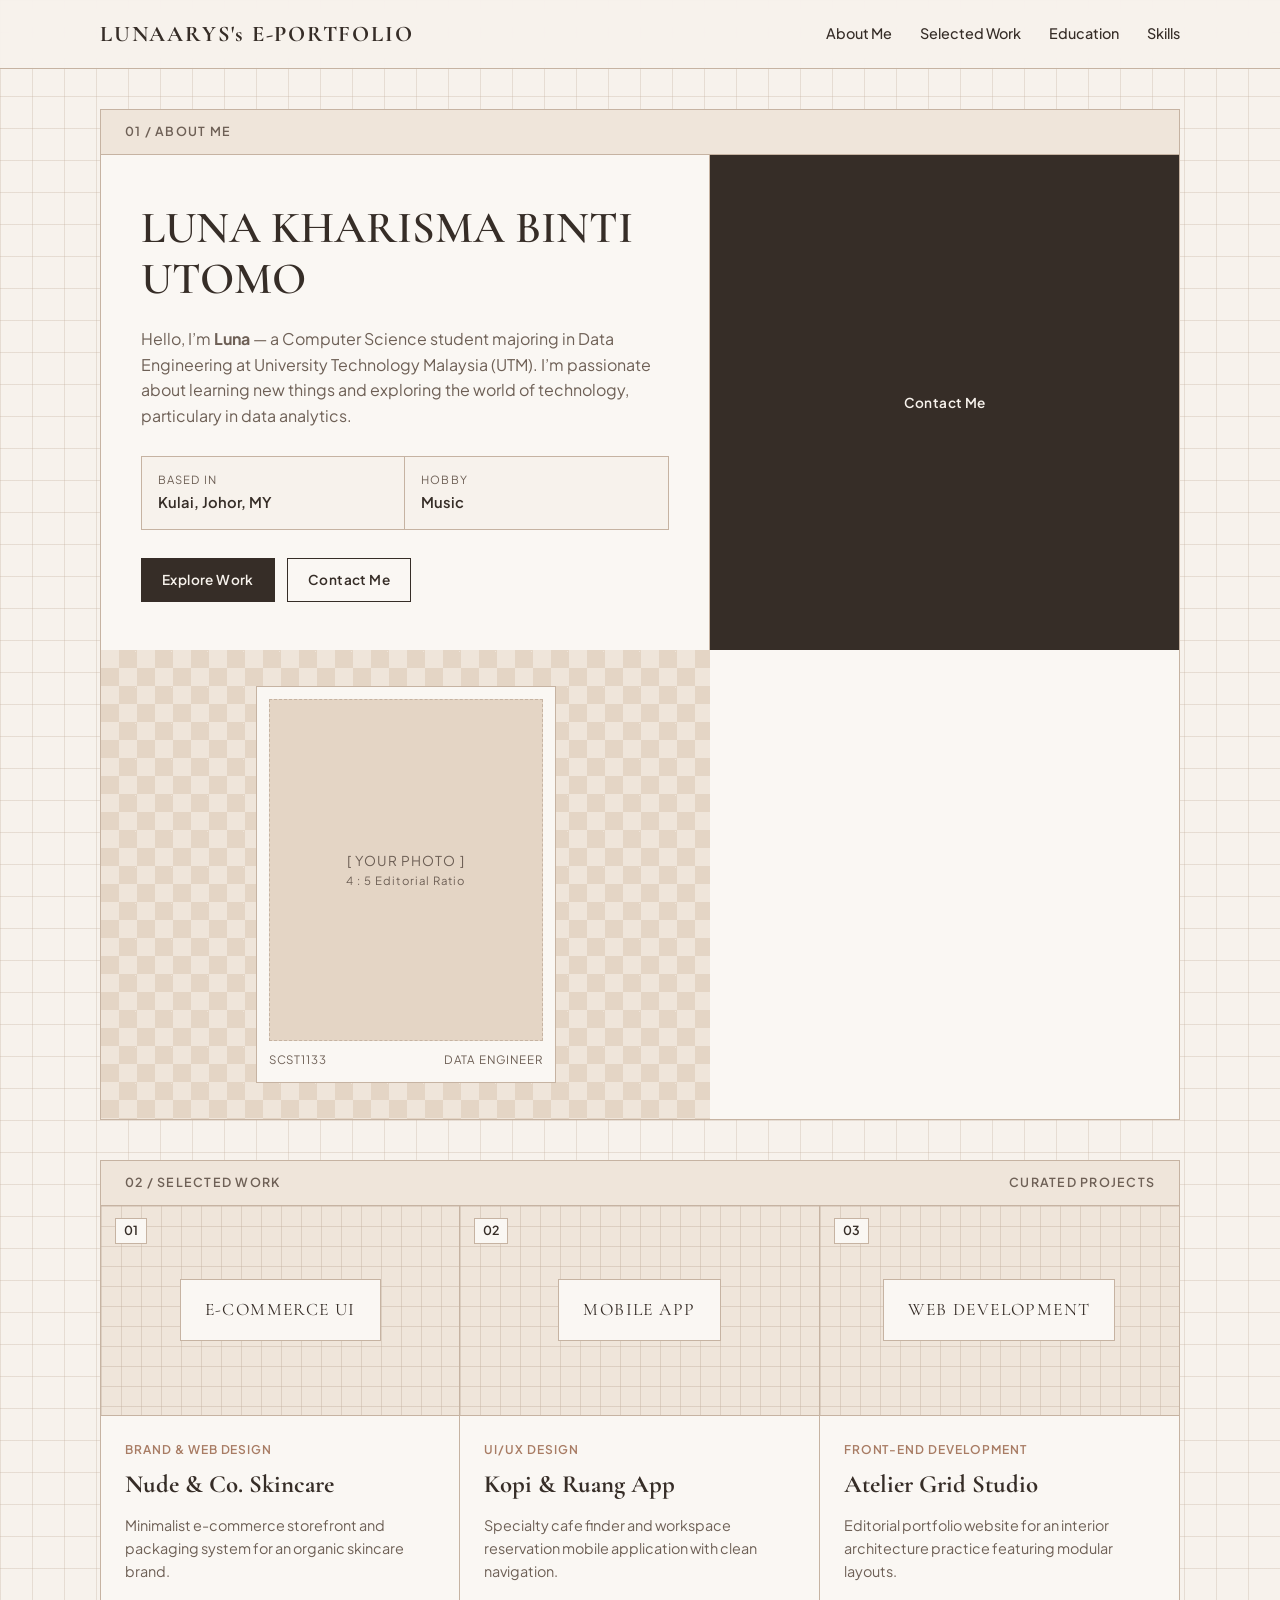
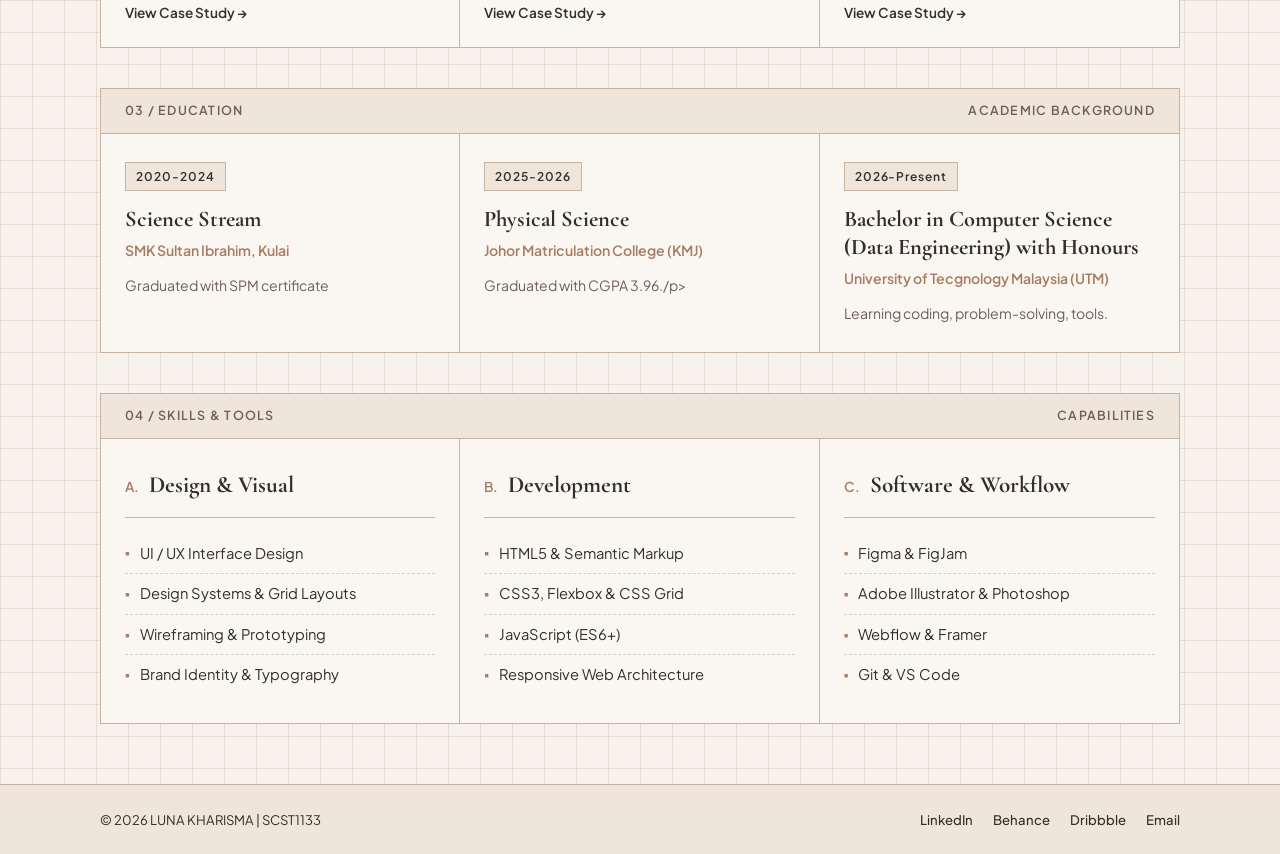
==== index.html @ 14912e11 "Update print statement from 'Hello' to 'Goodbye'" ====
<!DOCTYPE html>
<html lang="en">
<head>
  <meta charset="UTF-8" />
  <meta name="viewport" content="width=device-width, initial-scale=1.0" />
  <title>LUNA KHARISMA | E-Portfolio</title>
  <!-- Google Fonts -->
  <link rel="preconnect" href="https://fonts.googleapis.com">
  <link rel="preconnect" href="https://fonts.gstatic.com" crossorigin>
  <link href="https://fonts.googleapis.com/css2?family=Cormorant+Garamond:ital,wght@0,500;0,600;0,700;1,500&family=Plus+Jakarta+Sans:wght@400;500;600&display=swap" rel="stylesheet">
  <!-- Link to External CSS -->
  <link rel="stylesheet" href="style.css" />
</head>
<body>

  <!-- Navigation Bar -->
  <header class="navbar">
    <div class="container nav-inner">
      <a href="#" class="brand">LUNAARYS's E-PORTFOLIO</a>
      <nav class="nav-links" id="navLinks">
        <a href="#about">About Me</a>
        <a href="#work">Selected Work</a>
        <a href="#education">Education</a>
        <a href="#skills">Skills</a>
      </nav>
      <button class="menu-toggle" id="menuToggle" aria-label="Toggle Menu">&#9776;</button>
    </div>
  </header>

  <main class="container">
    <!-- Section 1: About Me -->
    <section id="about" class="grid-box section-block">
      <div class="box-header">
        <span class="tag">01 / ABOUT ME</span>
        
      </div>
      <div class="about-grid">
        <div class="about-text">
          <h1>LUNA KHARISMA BINTI UTOMO</h1>
          <p>
            Hello, I’m <strong>Luna</strong> — a Computer Science student majoring in Data Engineering at University Technology Malaysia (UTM). I’m passionate about learning new things and exploring the world of technology, particulary in data analytics.
          </p>
          <div class="about-meta">
            <div class="meta-cell">
              <span class="meta-label">BASED IN</span>
              <span class="meta-value">Kulai, Johor, MY</span>
            </div>
            <div class="meta-cell">
              <span class="meta-label">HOBBY</span>
              <span class="meta-value">Music</span>
            </div>
          </div>
          <div class="hero-actions">
            <a href="#work" class="btn-solid">Explore Work</a>
    <button class="btn-outline" onclick="openContactModal()">Contact Me</button>
          </div>
        </div>
<!-- Butang Contact Me -->
<button class="btn-solid" onclick="document.getElementById('emailDialog').showModal()">Contact Me</button>

<!-- Kotak Pop-up Rasmi HTML5 (Terus di Tengah Skrin) -->
<dialog id="emailDialog" class="nude-dialog">
  <div class="dialog-content">
    <span class="tag">DIRECT CONTACT</span>
    <h3>Get in Touch</h3>
    <p>Drop me an email directly at:</p>
    
    <div class="dialog-email">
      lunakharisma@graduate.utm.my
    </div>

    <button class="btn-solid" onclick="document.getElementById('emailDialog').close()">Close</button>
  </div>
</dialog>
        <div class="about-visual checkered-bg">
          <div class="portrait-frame">
            <div class="portrait-placeholder">
              <span>[ YOUR PHOTO ]</span>
              <small>4 : 5 Editorial Ratio</small>
            </div>
            <div class="portrait-caption">
              <span>SCST1133</span>
              <span>DATA ENGINEER</span>
            </div>
          </div>
        </div>
      </div>
    </section>

    <!-- Section 2: Selected Work -->
    <section id="work" class="grid-box section-block">
      <div class="box-header">
        <span class="tag">02 / SELECTED WORK</span>
        <span class="coords">CURATED PROJECTS</span>
      </div>

      <div class="work-grid">
        <!-- Project 1 -->
        <article class="work-card" onclick="openProjectModal('Nude & Co. Skincare', 'E-Commerce & Brand Identity', 'A serene e-commerce web design and visual system built for a botanical skincare label. Focused on editorial typography, tactile beige palettes, and seamless checkout flows.', 'Figma, HTML/CSS, Shopify')">
          <div class="work-thumb checkered-subtle">
            <span class="project-num">01</span>
            <div class="mockup-box">E-COMMERCE UI</div>
          </div>
          <div class="work-info">
            <span class="work-cat">Brand &amp; Web Design</span>
            <h3>Nude &amp; Co. Skincare</h3>
            <p>Minimalist e-commerce storefront and packaging system for an organic skincare brand.</p>
            <span class="view-link">View Case Study &rarr;</span>
          </div>
        </article>

        <!-- Project 2 -->
        <article class="work-card" onclick="openProjectModal('Kopi & Ruang App', 'Mobile App UI/UX', 'A cafe discovery and table reservation mobile app crafted for specialty coffee lovers. Features grid-based city guides, minimalist filters, and instant booking.', 'Figma, Prototyping, User Research')">
          <div class="work-thumb checkered-subtle">
            <span class="project-num">02</span>
            <div class="mockup-box">MOBILE APP</div>
          </div>
          <div class="work-info">
            <span class="work-cat">UI/UX Design</span>
            <h3>Kopi &amp; Ruang App</h3>
            <p>Specialty cafe finder and workspace reservation mobile application with clean navigation.</p>
            <span class="view-link">View Case Study &rarr;</span>
          </div>
        </article>

        <!-- Project 3 -->
        <article class="work-card" onclick="openProjectModal('Atelier Grid Studio', 'Architecture Portfolio', 'An architectural showcase website utilizing Swiss-inspired modular grids, warm stone hues, and smooth scroll transitions to highlight spatial projects.', 'HTML5, CSS Grid, JavaScript')">
          <div class="work-thumb checkered-subtle">
            <span class="project-num">03</span>
            <div class="mockup-box">WEB DEVELOPMENT</div>
          </div>
          <div class="work-info">
            <span class="work-cat">Front-End Development</span>
            <h3>Atelier Grid Studio</h3>
            <p>Editorial portfolio website for an interior architecture practice featuring modular layouts.</p>
            <span class="view-link">View Case Study &rarr;</span>
          </div>
        </article>
      </div>
    </section>

    <!-- Section 3: Education -->
    <section id="education" class="grid-box section-block">
      <div class="box-header">
        <span class="tag">03 / EDUCATION</span>
        <span class="coords">ACADEMIC BACKGROUND</span>
      </div>

      <div class="edu-grid">
        <div class="edu-cell">
          <span class="edu-year">2020-2024</span>
          <h3>Science Stream</h3>
          <p class="edu-school">SMK Sultan Ibrahim, Kulai</p>
          <p class="edu-desc">Graduated with SPM certificate</p>
        </div>

        <div class="edu-cell">
          <span class="edu-year">2025-2026</span>
          <h3>Physical Science</h3>
          <p class="edu-school">Johor Matriculation College (KMJ)</p>
          <p class="edu-desc">Graduated with CGPA 3.96./p>
        </div>

        <div class="edu-cell">
          <span class="edu-year">2026-Present</span>
          <h3>Bachelor in Computer Science (Data Engineering) with Honours</h3>
          <p class="edu-school">University of Tecgnology Malaysia (UTM)</p>
          <p class="edu-desc">Learning coding, problem-solving, tools.</p>
        </div>
      </div>
    </section>

    <!-- Section 4: Skills -->
    <section id="skills" class="grid-box section-block">
      <div class="box-header">
        <span class="tag">04 / SKILLS &amp; TOOLS</span>
        <span class="coords">CAPABILITIES</span>
      </div>

      <div class="skills-grid">
        <div class="skill-box">
          <div class="skill-box-head">
            <span>A.</span>
            <h3>Design &amp; Visual</h3>
          </div>
          <ul class="skill-list">
            <li>UI / UX Interface Design</li>
            <li>Design Systems &amp; Grid Layouts</li>
            <li>Wireframing &amp; Prototyping</li>
            <li>Brand Identity &amp; Typography</li>
          </ul>
        </div>

        <div class="skill-box">
          <div class="skill-box-head">
            <span>B.</span>
            <h3>Development</h3>
          </div>
          <ul class="skill-list">
            <li>HTML5 &amp; Semantic Markup</li>
            <li>CSS3, Flexbox &amp; CSS Grid</li>
            <li>JavaScript (ES6+)</li>
            <li>Responsive Web Architecture</li>
          </ul>
        </div>

        <div class="skill-box">
          <div class="skill-box-head">
            <span>C.</span>
            <h3>Software &amp; Workflow</h3>
          </div>
          <ul class="skill-list">
            <li>Figma &amp; FigJam</li>
            <li>Adobe Illustrator &amp; Photoshop</li>
            <li>Webflow &amp; Framer</li>
            <li>Git &amp; VS Code</li>
          </ul>
        </div>
      </div>
    </section>
  </main>

  <!-- Footer -->
  <footer class="footer">
    <div class="container footer-inner">
      <span>&copy; 2026 LUNA KHARISMA | SCST1133</span>
      <div class="footer-links">
        <a href="#">LinkedIn</a>
        <a href="#">Behance</a>
        <a href="#">Dribbble</a>
        <a href="mailto:lunakharisma@graduate.utm.my">Email</a>
      </div>
    </div>
  </footer>

  <!-- Project Case Study Modal -->
  <div class="modal-overlay" id="projectModal" onclick="closeModalOnBg(event, 'projectModal')">
    <div class="modal-box">
      <div class="box-header">
        <span class="tag" id="modalCategory">CATEGORY</span>
        <button class="close-btn" onclick="closeModal('projectModal')">&times;</button>
      </div>
      <div class="modal-body">
        <h2 id="modalTitle">Project Title</h2>
        <p id="modalDesc">Project description goes here.</p>
        <div class="modal-tools">
          <strong>Tools Used:</strong> <span id="modalTools">Figma</span>
        </div>
      </div>
    </div>
  </div>

  <!-- Contact Modal -->
  <div class="modal-overlay" id="contactModal" onclick="closeModalOnBg(event, 'contactModal')">
    <div class="modal-box">
      <div class="box-header">
        <span class="tag">GET IN TOUCH</span>
        <button class="close-btn" onclick="closeModal('contactModal')">&times;</button>
      </div>
      <div class="modal-body">
        <h2>Let’s collaborate.</h2>
        <p>Have a project in mind or just want to say hello? Drop a message below.</p>
        <form class="contact-form" onsubmit="handleFormSubmit(event)">
          <input type="text" placeholder="Your Name" required />
          <input type="email" placeholder="Your Email Address" required />
          <textarea rows="4" placeholder="Tell me about your project..." required></textarea>
          <button type="submit" class="btn-solid">Send Message</button>
        </form>
        <p id="formFeedback" class="form-feedback"></p>
      </div>
    </div>
  </div>

  <script>
    // Mobile Menu Toggle
    const menuToggle = document.getElementById('menuToggle');
    const navLinks = document.getElementById('navLinks');
    menuToggle.addEventListener('click', () => {
      navLinks.classList.toggle('active');
    });

    // Project Modal Functions
    function openProjectModal(title, category, desc, tools) {
      document.getElementById('modalTitle').textContent = title;
      document.getElementById('modalCategory').textContent = category;
      document.getElementById('modalDesc').textContent = desc;
      document.getElementById('modalTools').textContent = tools;
      document.getElementById('projectModal').classList.add('open');
    }

    function openContactModal() {
      document.getElementById('contactModal').classList.add('open');
    }

    function closeModal(id) {
      document.getElementById(id).classList.remove('open');
    }

    function closeModalOnBg(event, id) {
      if (event.target.id === id) {
        closeModal(id);
      }
    }

    function handleFormSubmit(e) {
      e.preventDefault();
      const feedback = document.getElementById('formFeedback');
      feedback.textContent = 'Thank you! Your message has been sent.';
      e.target.reset();
    <!DOCTYPE html>
<html lang="en">
<head>
  <meta charset="UTF-8" />
  <meta name="viewport" content="width=device-width, initial-scale=1.0" />
  <title>E-Portfolio — Creative & Digital Designer</title>
  <!-- Google Fonts -->
  <link rel="preconnect" href="https://fonts.googleapis.com">
  <link rel="preconnect" href="https://fonts.gstatic.com" crossorigin>
  <link href="https://fonts.googleapis.com/css2?family=Cormorant+Garamond:ital,wght@0,500;0,600;0,700;1,500&family=Plus+Jakarta+Sans:wght@400;500;600&display=swap" rel="stylesheet">
  <!-- Link to External CSS -->
  <link rel="stylesheet" href="style.css" />
</head>
<body>

  <!-- Navigation Bar -->
  <header class="navbar">
    <div class="container nav-inner">
      <a href="#" class="brand">AMIRA.STUDIO</a>
      <nav class="nav-links" id="navLinks">
        <a href="#about">About Me</a>
        <a href="#work">Selected Work</a>
        <a href="#education">Education</a>
        <a href="#skills">Skills</a>
        <button class="btn-outline" onclick="openContactModal()">Get in Touch</button>
      </nav>
      <button class="menu-toggle" id="menuToggle" aria-label="Toggle Menu">&#9776;</button>
    </div>
  </header>

  <main class="container">
    <!-- Section 1: About Me -->
    <section id="about" class="grid-box section-block">
      <div class="box-header">
        <span class="tag">01 / ABOUT ME</span>
        <span class="coords">PORTFOLIO — 2026</span>
      </div>
      <div class="about-grid">
        <div class="about-text">
          <h1>Crafting calm, structured, and intentional digital experiences.</h1>
          <p>
            Hello, I’m <strong>Amira</strong> — a multidisciplinary UI/UX Designer and Front-End Developer. 
            I specialize in blending warm minimalist aesthetics with clean grid-based structures to create interfaces that feel both effortless and functional.
          </p>
          <div class="about-meta">
            <div class="meta-cell">
              <span class="meta-label">BASED IN</span>
              <span class="meta-value">Kuala Lumpur, MY</span>
            </div>
            <div class="meta-cell">
              <span class="meta-label">AVAILABILITY</span>
              <span class="meta-value">Open for Projects</span>
            </div>
          </div>
          <div class="hero-actions">
            <a href="#work" class="btn-solid">Explore Work</a>
            <button class="btn-outline" onclick="openContactModal()">Contact Me</button>
          </div>
        </div>

        <div class="about-visual checkered-bg">
          <div class="portrait-frame">
            <div class="portrait-placeholder">
              <span>[ YOUR PHOTO ]</span>
              <small>4 : 5 Editorial Ratio</small>
            </div>
            <div class="portrait-caption">
              <span>FIG 01.</span>
              <span>DESIGNER &amp; DEVELOPER</span>
            </div>
          </div>
        </div>
      </div>
    </section>

    <!-- Section 2: Selected Work -->
    <section id="work" class="grid-box section-block">
      <div class="box-header">
        <span class="tag">02 / SELECTED WORK</span>
        <span class="coords">CURATED PROJECTS</span>
      </div>

      <div class="work-grid">
        <!-- Project 1 -->
        <article class="work-card" onclick="openProjectModal('Nude & Co. Skincare', 'E-Commerce & Brand Identity', 'A serene e-commerce web design and visual system built for a botanical skincare label. Focused on editorial typography, tactile beige palettes, and seamless checkout flows.', 'Figma, HTML/CSS, Shopify')">
          <div class="work-thumb checkered-subtle">
            <span class="project-num">01</span>
            <div class="mockup-box">E-COMMERCE UI</div>
          </div>
          <div class="work-info">
            <span class="work-cat">Brand &amp; Web Design</span>
            <h3>Nude &amp; Co. Skincare</h3>
            <p>Minimalist e-commerce storefront and packaging system for an organic skincare brand.</p>
            <span class="view-link">View Case Study &rarr;</span>
          </div>
        </article>

        <!-- Project 2 -->
        <article class="work-card" onclick="openProjectModal('Kopi & Ruang App', 'Mobile App UI/UX', 'A cafe discovery and table reservation mobile app crafted for specialty coffee lovers. Features grid-based city guides, minimalist filters, and instant booking.', 'Figma, Prototyping, User Research')">
          <div class="work-thumb checkered-subtle">
            <span class="project-num">02</span>
            <div class="mockup-box">MOBILE APP</div>
          </div>
          <div class="work-info">
            <span class="work-cat">UI/UX Design</span>
            <h3>Kopi &amp; Ruang App</h3>
            <p>Specialty cafe finder and workspace reservation mobile application with clean navigation.</p>
            <span class="view-link">View Case Study &rarr;</span>
          </div>
        </article>

        <!-- Project 3 -->
        <article class="work-card" onclick="openProjectModal('Atelier Grid Studio', 'Architecture Portfolio', 'An architectural showcase website utilizing Swiss-inspired modular grids, warm stone hues, and smooth scroll transitions to highlight spatial projects.', 'HTML5, CSS Grid, JavaScript')">
          <div class="work-thumb checkered-subtle">
            <span class="project-num">03</span>
            <div class="mockup-box">WEB DEVELOPMENT</div>
          </div>
          <div class="work-info">
            <span class="work-cat">Front-End Development</span>
            <h3>Atelier Grid Studio</h3>
            <p>Editorial portfolio website for an interior architecture practice featuring modular layouts.</p>
            <span class="view-link">View Case Study &rarr;</span>
          </div>
        </article>
      </div>
    </section>

    <!-- Section 3: Education -->
    <section id="education" class="grid-box section-block">
      <div class="box-header">
        <span class="tag">03 / EDUCATION</span>
        <span class="coords">ACADEMIC BACKGROUND</span>
      </div>

      <div class="edu-grid">
        <div class="edu-cell">
          <span class="edu-year">2021 — 2025</span>
          <h3>Bachelor of Interactive Media Design</h3>
          <p class="edu-school">Universiti Teknologi MARA (UiTM)</p>
          <p class="edu-desc">Graduated with First Class Honours. Focused on human-computer interaction, digital typography, and responsive web systems.</p>
        </div>

        <div class="edu-cell">
          <span class="edu-year">2020 — 2021</span>
          <h3>Foundation in Art &amp; Design</h3>
          <p class="edu-school">Malaysian Institute of Art</p>
          <p class="edu-desc">Built core foundations in visual communication, color theory, grid composition, and digital illustration.</p>
        </div>

        <div class="edu-cell">
          <span class="edu-year">2024</span>
          <h3>Google UX Design Professional Certificate</h3>
          <p class="edu-school">Coursera / Google Career Certificates</p>
          <p class="edu-desc">Completed end-to-end UX research, wireframing, usability testing, and interactive prototyping projects.</p>
        </div>
      </div>
    </section>

    <!-- Section 4: Skills -->
    <section id="skills" class="grid-box section-block">
      <div class="box-header">
        <span class="tag">04 / SKILLS &amp; TOOLS</span>
        <span class="coords">CAPABILITIES</span>
      </div>

      <div class="skills-grid">
        <div class="skill-box">
          <div class="skill-box-head">
            <span>A.</span>
            <h3>Design &amp; Visual</h3>
          </div>
          <ul class="skill-list">
            <li>UI / UX Interface Design</li>
            <li>Design Systems &amp; Grid Layouts</li>
            <li>Wireframing &amp; Prototyping</li>
            <li>Brand Identity &amp; Typography</li>
          </ul>
        </div>

        <div class="skill-box">
          <div class="skill-box-head">
            <span>B.</span>
            <h3>Development</h3>
          </div>
          <ul class="skill-list">
            <li>HTML5 &amp; Semantic Markup</li>
            <li>CSS3, Flexbox &amp; CSS Grid</li>
            <li>JavaScript (ES6+)</li>
            <li>Responsive Web Architecture</li>
          </ul>
        </div>

        <div class="skill-box">
          <div class="skill-box-head">
            <span>C.</span>
            <h3>Software &amp; Workflow</h3>
          </div>
          <ul class="skill-list">
            <li>Figma &amp; FigJam</li>
            <li>Adobe Illustrator &amp; Photoshop</li>
            <li>Webflow &amp; Framer</li>
            <li>Git &amp; VS Code</li>
          </ul>
        </div>
      </div>
    </section>
  </main>

  <!-- Footer -->
  <footer class="footer">
    <div class="container footer-inner">
      <span>&copy; 2026 AMIRA.STUDIO — ALL RIGHTS RESERVED.</span>
      <div class="footer-links">
        <a href="#">LinkedIn</a>
        <a href="#">Behance</a>
        <a href="#">Dribbble</a>
        <a href="mailto:hello@amirastudio.com">Email</a>
      </div>
    </div>
  </footer>

  <!-- Project Case Study Modal -->
  <div class="modal-overlay" id="projectModal" onclick="closeModalOnBg(event, 'projectModal')">
    <div class="modal-box">
      <div class="box-header">
        <span class="tag" id="modalCategory">CATEGORY</span>
        <button class="close-btn" onclick="closeModal('projectModal')">&times;</button>
      </div>
      <div class="modal-body">
        <h2 id="modalTitle">Project Title</h2>
        <p id="modalDesc">Project description goes here.</p>
        <div class="modal-tools">
          <strong>Tools Used:</strong> <span id="modalTools">Figma</span>
        </div>
      </div>
    </div>
  </div>

  <!-- Contact Modal -->
  <div class="modal-overlay" id="contactModal" onclick="closeModalOnBg(event, 'contactModal')">
    <div class="modal-box">
      <div class="box-header">
        <span class="tag">GET IN TOUCH</span>
        <button class="close-btn" onclick="closeModal('contactModal')">&times;</button>
      </div>
      <div class="modal-body">
        <h2>Let’s collaborate.</h2>
        <p>Have a project in mind or just want to say hello? Drop a message below.</p>
        <form class="contact-form" onsubmit="handleFormSubmit(event)">
          <input type="text" placeholder="Your Name" required />
          <input type="email" placeholder="Your Email Address" required />
          <textarea rows="4" placeholder="Tell me about your project..." required></textarea>
          <button type="submit" class="btn-solid">Send Message</button>
        </form>
        <p id="formFeedback" class="form-feedback"></p>
      </div>
    </div>
  </div>

  <script>
    // Mobile Menu Toggle
    const menuToggle = document.getElementById('menuToggle');
    const navLinks = document.getElementById('navLinks');
    menuToggle.addEventListener('click', () => {
      navLinks.classList.toggle('active');
    });

    // Project Modal Functions
    function openProjectModal(title, category, desc, tools) {
      document.getElementById('modalTitle').textContent = title;
      document.getElementById('modalCategory').textContent = category;
      document.getElementById('modalDesc').textContent = desc;
      document.getElementById('modalTools').textContent = tools;
      document.getElementById('projectModal').classList.add('open');
    }

    function openContactModal() {
      document.getElementById('contactModal').classList.add('open');
    }

    function closeModal(id) {
      document.getElementById(id).classList.remove('open');
    }

    function closeModalOnBg(event, id) {
      if (event.target.id === id) {
        closeModal(id);
      }
    }

    function handleFormSubmit(e) {
      e.preventDefault();
      const feedback = document.getElementById('formFeedback');
      feedback.textContent = 'Thank you! Your message has been sent.';
      e.target.reset();

  <footer><p>© 2026 LUNA KHARISMA | SCST1133 E-Portfolio</p></footer>
<!DOCTYPE html>
<html lang="en">
<head>
  <meta charset="UTF-8" />
  <meta name="viewport" content="width=device-width, initial-scale=1.0" />
  <title>E-Portfolio — Creative & Digital Designer</title>
  <!-- Google Fonts -->
  <link rel="preconnect" href="https://fonts.googleapis.com">
  <link rel="preconnect" href="https://fonts.gstatic.com" crossorigin>
  <link href="https://fonts.googleapis.com/css2?family=Cormorant+Garamond:ital,wght@0,500;0,600;0,700;1,500&family=Plus+Jakarta+Sans:wght@400;500;600&display=swap" rel="stylesheet">
  <!-- Link to External CSS -->
  <link rel="stylesheet" href="style.css" />
</head>
<body>

  <!-- Navigation Bar -->
  <header class="navbar">
    <div class="container nav-inner">
      <a href="#" class="brand">AMIRA.STUDIO</a>
      <nav class="nav-links" id="navLinks">
        <a href="#about">About Me</a>
        <a href="#work">Selected Work</a>
        <a href="#education">Education</a>
        <a href="#skills">Skills</a>
        <button class="btn-outline" onclick="openContactModal()">Get in Touch</button>
      </nav>
      <button class="menu-toggle" id="menuToggle" aria-label="Toggle Menu">&#9776;</button>
    </div>
  </header>

  <main class="container">
    <!-- Section 1: About Me -->
    <section id="about" class="grid-box section-block">
      <div class="box-header">
        <span class="tag">01 / ABOUT ME</span>
        <span class="coords">PORTFOLIO — 2026</span>
      </div>
      <div class="about-grid">
        <div class="about-text">
          <h1>Crafting calm, structured, and intentional digital experiences.</h1>
          <p>
            Hello, I’m <strong>Amira</strong> — a multidisciplinary UI/UX Designer and Front-End Developer. 
            I specialize in blending warm minimalist aesthetics with clean grid-based structures to create interfaces that feel both effortless and functional.
          </p>
          <div class="about-meta">
            <div class="meta-cell">
              <span class="meta-label">BASED IN</span>
              <span class="meta-value">Kuala Lumpur, MY</span>
            </div>
            <div class="meta-cell">
              <span class="meta-label">AVAILABILITY</span>
              <span class="meta-value">Open for Projects</span>
            </div>
          </div>
          <div class="hero-actions">
            <a href="#work" class="btn-solid">Explore Work</a>
            <button class="btn-outline" onclick="openContactModal()">Contact Me</button>
          </div>
        </div>

        <div class="about-visual checkered-bg">
          <div class="portrait-frame">
            <div class="portrait-placeholder">
              <span>[ YOUR PHOTO ]</span>
              <small>4 : 5 Editorial Ratio</small>
            </div>
            <div class="portrait-caption">
              <span>FIG 01.</span>
              <span>DESIGNER &amp; DEVELOPER</span>
            </div>
          </div>
        </div>
      </div>
    </section>

    <!-- Section 2: Selected Work -->
    <section id="work" class="grid-box section-block">
      <div class="box-header">
        <span class="tag">02 / SELECTED WORK</span>
        <span class="coords">CURATED PROJECTS</span>
      </div>

      <div class="work-grid">
        <!-- Project 1 -->
        <article class="work-card" onclick="openProjectModal('Nude & Co. Skincare', 'E-Commerce & Brand Identity', 'A serene e-commerce web design and visual system built for a botanical skincare label. Focused on editorial typography, tactile beige palettes, and seamless checkout flows.', 'Figma, HTML/CSS, Shopify')">
          <div class="work-thumb checkered-subtle">
            <span class="project-num">01</span>
            <div class="mockup-box">E-COMMERCE UI</div>
          </div>
          <div class="work-info">
            <span class="work-cat">Brand &amp; Web Design</span>
            <h3>Nude &amp; Co. Skincare</h3>
            <p>Minimalist e-commerce storefront and packaging system for an organic skincare brand.</p>
            <span class="view-link">View Case Study &rarr;</span>
          </div>
        </article>

        <!-- Project 2 -->
        <article class="work-card" onclick="openProjectModal('Kopi & Ruang App', 'Mobile App UI/UX', 'A cafe discovery and table reservation mobile app crafted for specialty coffee lovers. Features grid-based city guides, minimalist filters, and instant booking.', 'Figma, Prototyping, User Research')">
          <div class="work-thumb checkered-subtle">
            <span class="project-num">02</span>
            <div class="mockup-box">MOBILE APP</div>
          </div>
          <div class="work-info">
            <span class="work-cat">UI/UX Design</span>
            <h3>Kopi &amp; Ruang App</h3>
            <p>Specialty cafe finder and workspace reservation mobile application with clean navigation.</p>
            <span class="view-link">View Case Study &rarr;</span>
          </div>
        </article>

        <!-- Project 3 -->
        <article class="work-card" onclick="openProjectModal('Atelier Grid Studio', 'Architecture Portfolio', 'An architectural showcase website utilizing Swiss-inspired modular grids, warm stone hues, and smooth scroll transitions to highlight spatial projects.', 'HTML5, CSS Grid, JavaScript')">
          <div class="work-thumb checkered-subtle">
            <span class="project-num">03</span>
            <div class="mockup-box">WEB DEVELOPMENT</div>
          </div>
          <div class="work-info">
            <span class="work-cat">Front-End Development</span>
            <h3>Atelier Grid Studio</h3>
            <p>Editorial portfolio website for an interior architecture practice featuring modular layouts.</p>
            <span class="view-link">View Case Study &rarr;</span>
          </div>
        </article>
      </div>
    </section>

    <!-- Section 3: Education -->
    <section id="education" class="grid-box section-block">
      <div class="box-header">
        <span class="tag">03 / EDUCATION</span>
        <span class="coords">ACADEMIC BACKGROUND</span>
      </div>

      <div class="edu-grid">
        <div class="edu-cell">
          <span class="edu-year">2021 — 2025</span>
          <h3>Bachelor of Interactive Media Design</h3>
          <p class="edu-school">Universiti Teknologi MARA (UiTM)</p>
          <p class="edu-desc">Graduated with First Class Honours. Focused on human-computer interaction, digital typography, and responsive web systems.</p>
        </div>

        <div class="edu-cell">
          <span class="edu-year">2020 — 2021</span>
          <h3>Foundation in Art &amp; Design</h3>
          <p class="edu-school">Malaysian Institute of Art</p>
          <p class="edu-desc">Built core foundations in visual communication, color theory, grid composition, and digital illustration.</p>
        </div>

        <div class="edu-cell">
          <span class="edu-year">2024</span>
          <h3>Google UX Design Professional Certificate</h3>
          <p class="edu-school">Coursera / Google Career Certificates</p>
          <p class="edu-desc">Completed end-to-end UX research, wireframing, usability testing, and interactive prototyping projects.</p>
        </div>
      </div>
    </section>

    <!-- Section 4: Skills -->
    <section id="skills" class="grid-box section-block">
      <div class="box-header">
        <span class="tag">04 / SKILLS &amp; TOOLS</span>
        <span class="coords">CAPABILITIES</span>
      </div>

      <div class="skills-grid">
        <div class="skill-box">
          <div class="skill-box-head">
            <span>A.</span>
            <h3>Design &amp; Visual</h3>
          </div>
          <ul class="skill-list">
            <li>UI / UX Interface Design</li>
            <li>Design Systems &amp; Grid Layouts</li>
            <li>Wireframing &amp; Prototyping</li>
            <li>Brand Identity &amp; Typography</li>
          </ul>
        </div>

        <div class="skill-box">
          <div class="skill-box-head">
            <span>B.</span>
            <h3>Development</h3>
          </div>
          <ul class="skill-list">
            <li>HTML5 &amp; Semantic Markup</li>
            <li>CSS3, Flexbox &amp; CSS Grid</li>
            <li>JavaScript (ES6+)</li>
            <li>Responsive Web Architecture</li>
          </ul>
        </div>

        <div class="skill-box">
          <div class="skill-box-head">
            <span>C.</span>
            <h3>Software &amp; Workflow</h3>
          </div>
          <ul class="skill-list">
            <li>Figma &amp; FigJam</li>
            <li>Adobe Illustrator &amp; Photoshop</li>
            <li>Webflow &amp; Framer</li>
            <li>Git &amp; VS Code</li>
          </ul>
        </div>
      </div>
    </section>
  </main>

  <!-- Footer -->
  <footer class="footer">
    <div class="container footer-inner">
      <span>&copy; 2026  LUNA KHARISMA | SCST1133</span>
      <div class="footer-links">
        <a href="#">LinkedIn</a>
        <a href="#">Behance</a>
        <a href="#">Dribbble</a>
        <a href="mailto:hello@lunakharisma@graduate.utm.my">Email</a>
      </div>
    </div>
  </footer>

  <!-- Project Case Study Modal -->
  <div class="modal-overlay" id="projectModal" onclick="closeModalOnBg(event, 'projectModal')">
    <div class="modal-box">
      <div class="box-header">
        <span class="tag" id="modalCategory">CATEGORY</span>
        <button class="close-btn" onclick="closeModal('projectModal')">&times;</button>
      </div>
      <div class="modal-body">
        <h2 id="modalTitle">Project Title</h2>
        <p id="modalDesc">Project description goes here.</p>
        <div class="modal-tools">
          <strong>Tools Used:</strong> <span id="modalTools">Figma</span>
        </div>
      </div>
    </div>
  </div>

  <!-- Contact Modal -->
  <div class="modal-overlay" id="contactModal" onclick="closeModalOnBg(event, 'contactModal')">
    <div class="modal-box">
      <div class="box-header">
        <span class="tag">GET IN TOUCH</span>
        <button class="close-btn" onclick="closeModal('contactModal')">&times;</button>
      </div>
      <div class="modal-body">
        <h2>Let’s collaborate.</h2>
        <p>Have a project in mind or just want to say hello? Drop a message below.</p>
        <form class="contact-form" onsubmit="handleFormSubmit(event)">
          <input type="text" placeholder="Your Name" required />
          <input type="email" placeholder="Your Email Address" required />
          <textarea rows="4" placeholder="Tell me about your project..." required></textarea>
          <button type="submit" class="btn-solid">Send Message</button>
        </form>
        <p id="formFeedback" class="form-feedback"></p>
      </div>
    </div>
  </div>

  <script>
    // Mobile Menu Toggle
    const menuToggle = document.getElementById('menuToggle');
    const navLinks = document.getElementById('navLinks');
    menuToggle.addEventListener('click', () => {
      navLinks.classList.toggle('active');
    });

    // Project Modal Functions
    function openProjectModal(title, category, desc, tools) {
      document.getElementById('modalTitle').textContent = title;
      document.getElementById('modalCategory').textContent = category;
      document.getElementById('modalDesc').textContent = desc;
      document.getElementById('modalTools').textContent = tools;
      document.getElementById('projectModal').classList.add('open');
    }

    function openContactModal() {
      document.getElementById('contactModal').classList.add('open');
    }

    function closeModal(id) {
      document.getElementById(id).classList.remove('open');
    }

    function closeModalOnBg(event, id) {
      if (event.target.id === id) {
        closeModal(id);
      }
    }

    function handleFormSubmit(e) {
      e.preventDefault();
      const feedback = document.getElementById('formFeedback');
      feedback.textContent = 'Thank you! Your message has been sent.';
      e.target.reset();
    }
  </script>
</body>
</html>
---- style.css ----
/* =========================================
   NUDE & CHECKERED GRID THEME VARIABLES
   ========================================= */
:root {
  --bg-cream: #F7F2EC;
  --bg-nude: #EFE5DA;
  --bg-sand: #E4D5C5;
  --bg-card: #FAF7F3;
  --border-taupe: #C6B3A2;
  --text-espresso: #362D27;
  --text-muted: #6E6056;
  --accent-terracotta: #A87C64;
  --grid-line: rgba(198, 179, 162, 0.35);

  --font-serif: 'Cormorant Garamond', Georgia, serif;
  --font-sans: 'Plus Jakarta Sans', -apple-system, sans-serif;
}

/* =========================================
   RESET & BASE STYLES (GRAPH PAPER BG)
   ========================================= */
* {
  box-sizing: border-box;
  margin: 0;
  padding: 0;
}

html {
  scroll-behavior: smooth;
}

body {
  font-family: var(--font-sans);
  color: var(--text-espresso);
  background-color: var(--bg-cream);
  /* Subtle Checkered / Graph-Paper Grid Background */
  background-image:
    linear-gradient(to right, var(--grid-line) 1px, transparent 1px),
    linear-gradient(to bottom, var(--grid-line) 1px, transparent 1px);
  background-size: 32px 32px;
  line-height: 1.6;
}

.container {
  max-width: 1120px;
  margin: 0 auto;
  padding: 0 20px;
}

/* =========================================
   CHECKERED PATTERN UTILITIES
   ========================================= */
.checkered-bg {
  background-color: var(--bg-nude);
  background-image:
    linear-gradient(45deg, var(--bg-sand) 25%, transparent 25%),
    linear-gradient(-45deg, var(--bg-sand) 25%, transparent 25%),
    linear-gradient(45deg, transparent 75%, var(--bg-sand) 75%),
    linear-gradient(-45deg, transparent 75%, var(--bg-sand) 75%);
  background-size: 36px 36px;
  background-position: 0 0, 0 18px, 18px -18px, -18px 0;
}

.checkered-subtle {
  background-color: var(--bg-nude);
  background-image:
    linear-gradient(to right, rgba(198, 179, 162, 0.45) 1px, transparent 1px),
    linear-gradient(to bottom, rgba(198, 179, 162, 0.45) 1px, transparent 1px);
  background-size: 20px 20px;
}

/* =========================================
   NAVIGATION BAR
   ========================================= */
.navbar {
  position: sticky;
  top: 0;
  z-index: 100;
  background-color: rgba(247, 242, 236, 0.94);
  backdrop-filter: blur(6px);
  border-bottom: 1px solid var(--border-taupe);
}

.nav-inner {
  display: flex;
  align-items: center;
  justify-content: space-between;
  height: 68px;
}

.brand {
  font-family: var(--font-serif);
  font-size: 1.4rem;
  font-weight: 700;
  letter-spacing: 0.08em;
  color: var(--text-espresso);
  text-decoration: none;
}

.nav-links {
  display: flex;
  align-items: center;
  gap: 28px;
}

.nav-links a {
  text-decoration: none;
  color: var(--text-espresso);
  font-size: 0.9rem;
  font-weight: 500;
  transition: color 0.2s;
}

.nav-links a:hover {
  color: var(--accent-terracotta);
}

.menu-toggle {
  display: none;
  background: none;
  border: 1px solid var(--border-taupe);
  padding: 6px 12px;
  font-size: 1.2rem;
  color: var(--text-espresso);
  cursor: pointer;
}

/* =========================================
   HTML5 DIALOG POPUP (CENTERED AUTOMATICALLY)
   ========================================= */
.nude-dialog {
  margin: auto; /* Ini memastikan ia sentiasa di tengah skrin */
  padding: 0;
  border: 1px solid #C6B3A2;
  background-color: #FAF7F3;
  color: #362D27;
  max-width: 380px;
  width: 90%;
}

/* Latar belakang gelap lut sinar di luar kotak */
.nude-dialog::backdrop {
  background-color: rgba(54, 45, 39, 0.6);
}

.dialog-content {
  padding: 32px 24px;
  text-align: center;
}

.dialog-content .tag {
  font-size: 0.72rem;
  letter-spacing: 0.1em;
  color: #6E6056;
  font-weight: 600;
}

.dialog-content h3 {
  font-family: 'Cormorant Garamond', Georgia, serif;
  font-size: 1.9rem;
  margin: 8px 0;
}

.dialog-content p {
  font-size: 0.9rem;
  color: #6E6056;
  margin-bottom: 18px;
}

.dialog-email {
  background-color: #EFE5DA;
  border: 1px solid #C6B3A2;
  padding: 12px;
  margin-bottom: 22px;
  font-weight: 600;
  font-size: 0.95rem;
  word-break: break-all;
}

/* =========================================
   BUTTONS
   ========================================= */
.btn-solid,
.btn-outline {
  display: inline-block;
  padding: 10px 20px;
  font-family: var(--font-sans);
  font-size: 0.85rem;
  font-weight: 600;
  letter-spacing: 0.03em;
  text-decoration: none;
  cursor: pointer;
  transition: all 0.2s ease;
}

.btn-solid {
  background-color: var(--text-espresso);
  color: var(--bg-cream);
  border: 1px solid var(--text-espresso);
}

.btn-solid:hover {
  background-color: var(--accent-terracotta);
  border-color: var(--accent-terracotta);
}

.btn-outline {
  background-color: transparent;
  color: var(--text-espresso);
  border: 1px solid var(--text-espresso);
}

.btn-outline:hover {
  background-color: var(--bg-sand);
}

/* =========================================
   STRUCTURED GRID BOX SECTIONS
   ========================================= */
.section-block {
  margin: 40px 0;
  background-color: var(--bg-card);
  border: 1px solid var(--border-taupe);
}

.box-header {
  display: flex;
  justify-content: space-between;
  align-items: center;
  padding: 12px 24px;
  background-color: var(--bg-nude);
  border-bottom: 1px solid var(--border-taupe);
  font-size: 0.78rem;
  font-weight: 600;
  letter-spacing: 0.1em;
  color: var(--text-muted);
}

/* =========================================
   01. ABOUT ME SECTION
   ========================================= */
.about-grid {
  display: grid;
  grid-template-columns: 1.3fr 1fr;
}

.about-text {
  padding: 48px 40px;
  border-right: 1px solid var(--border-taupe);
  display: flex;
  flex-direction: column;
  justify-content: center;
}

.about-text h1 {
  font-family: var(--font-serif);
  font-size: 2.8rem;
  line-height: 1.15;
  font-weight: 600;
  margin-bottom: 20px;
}

.about-text p {
  color: var(--text-muted);
  font-size: 1rem;
  margin-bottom: 28px;
}

.about-meta {
  display: grid;
  grid-template-columns: 1fr 1fr;
  border: 1px solid var(--border-taupe);
  margin-bottom: 28px;
  background-color: var(--bg-cream);
}

.meta-cell {
  padding: 14px 16px;
}

.meta-cell:first-child {
  border-right: 1px solid var(--border-taupe);
}

.meta-label {
  display: block;
  font-size: 0.7rem;
  letter-spacing: 0.1em;
  color: var(--text-muted);
}

.meta-value {
  font-weight: 600;
  font-size: 0.92rem;
}

.hero-actions {
  display: flex;
  gap: 12px;
  flex-wrap: wrap;
}

.about-visual {
  padding: 36px;
  display: flex;
  align-items: center;
  justify-content: center;
}

.portrait-frame {
  width: 100%;
  max-width: 300px;
  background-color: var(--bg-card);
  border: 1px solid var(--border-taupe);
  padding: 12px;
}

.portrait-placeholder {
  aspect-ratio: 4 / 5;
  background-color: var(--bg-sand);
  border: 1px dashed var(--border-taupe);
  display: flex;
  flex-direction: column;
  align-items: center;
  justify-content: center;
  color: var(--text-muted);
  font-size: 0.85rem;
  letter-spacing: 0.08em;
}

.portrait-caption {
  display: flex;
  justify-content: space-between;
  padding-top: 10px;
  font-size: 0.72rem;
  letter-spacing: 0.08em;
  color: var(--text-muted);
}

/* =========================================
   02. SELECTED WORK SECTION
   ========================================= */
.work-grid {
  display: grid;
  grid-template-columns: repeat(3, 1fr);
}

.work-card {
  border-right: 1px solid var(--border-taupe);
  cursor: pointer;
  transition: background-color 0.25s ease;
  display: flex;
  flex-direction: column;
}

.work-card:last-child {
  border-right: none;
}

.work-card:hover {
  background-color: var(--bg-nude);
}

.work-thumb {
  height: 210px;
  border-bottom: 1px solid var(--border-taupe);
  padding: 16px;
  position: relative;
  display: flex;
  align-items: center;
  justify-content: center;
}

.project-num {
  position: absolute;
  top: 12px;
  left: 14px;
  font-size: 0.78rem;
  font-weight: 600;
  background-color: var(--bg-card);
  border: 1px solid var(--border-taupe);
  padding: 2px 8px;
}

.mockup-box {
  background-color: var(--bg-card);
  border: 1px solid var(--border-taupe);
  padding: 16px 24px;
  font-family: var(--font-serif);
  font-size: 1.1rem;
  letter-spacing: 0.08em;
}

.work-info {
  padding: 24px;
  flex: 1;
  display: flex;
  flex-direction: column;
}

.work-cat {
  font-size: 0.75rem;
  text-transform: uppercase;
  letter-spacing: 0.08em;
  color: var(--accent-terracotta);
  font-weight: 600;
  margin-bottom: 6px;
}

.work-info h3 {
  font-family: var(--font-serif);
  font-size: 1.55rem;
  margin-bottom: 10px;
}

.work-info p {
  font-size: 0.9rem;
  color: var(--text-muted);
  margin-bottom: 18px;
  flex: 1;
}

.view-link {
  font-size: 0.85rem;
  font-weight: 600;
  color: var(--text-espresso);
}

/* =========================================
   03. EDUCATION SECTION
   ========================================= */
.edu-grid {
  display: grid;
  grid-template-columns: repeat(3, 1fr);
}

.edu-cell {
  padding: 28px 24px;
  border-right: 1px solid var(--border-taupe);
}

.edu-cell:last-child {
  border-right: none;
}

.edu-year {
  display: inline-block;
  font-size: 0.75rem;
  font-weight: 600;
  letter-spacing: 0.08em;
  padding: 4px 10px;
  background-color: var(--bg-nude);
  border: 1px solid var(--border-taupe);
  margin-bottom: 14px;
}

.edu-cell h3 {
  font-family: var(--font-serif);
  font-size: 1.4rem;
  line-height: 1.25;
  margin-bottom: 6px;
}

.edu-school {
  font-size: 0.88rem;
  font-weight: 600;
  color: var(--accent-terracotta);
  margin-bottom: 12px;
}

.edu-desc {
  font-size: 0.88rem;
  color: var(--text-muted);
}

/* =========================================
   04. SKILLS SECTION
   ========================================= */
.skills-grid {
  display: grid;
  grid-template-columns: repeat(3, 1fr);
}

.skill-box {
  padding: 28px 24px;
  border-right: 1px solid var(--border-taupe);
}

.skill-box:last-child {
  border-right: none;
}

.skill-box-head {
  display: flex;
  align-items: baseline;
  gap: 10px;
  padding-bottom: 12px;
  margin-bottom: 16px;
  border-bottom: 1px solid var(--border-taupe);
}

.skill-box-head span {
  font-size: 0.85rem;
  font-weight: 600;
  color: var(--accent-terracotta);
}

.skill-box-head h3 {
  font-family: var(--font-serif);
  font-size: 1.45rem;
}

.skill-list {
  list-style: none;
}

.skill-list li {
  padding: 8px 0;
  border-bottom: 1px dashed rgba(198, 179, 162, 0.6);
  font-size: 0.92rem;
  display: flex;
  align-items: center;
}

.skill-list li:last-child {
  border-bottom: none;
}

.skill-list li::before {
  content: "▪";
  color: var(--accent-terracotta);
  margin-right: 10px;
  font-size: 0.85rem;
}

/* =========================================
   FOOTER
   ========================================= */
.footer {
  border-top: 1px solid var(--border-taupe);
  background-color: var(--bg-nude);
  padding: 24px 0;
  margin-top: 60px;
  font-size: 0.82rem;
}

.footer-inner {
  display: flex;
  justify-content: space-between;
  align-items: center;
  flex-wrap: wrap;
  gap: 16px;
}

.footer-links {
  display: flex;
  gap: 20px;
}

.footer-links a {
  text-decoration: none;
  color: var(--text-espresso);
  font-weight: 500;
}

.footer-links a:hover {
  text-decoration: underline;
}

/* =========================================
   MODALS
   ========================================= */
.modal-overlay {
  position: fixed;
  inset: 0;
  background-color: rgba(54, 45, 39, 0.55);
  display: none;
  align-items: center;
  justify-content: center;
  padding: 20px;
  z-index: 200;
}

.modal-overlay.open {
  display: flex;
}

.modal-box {
  background-color: var(--bg-card);
  border: 1px solid var(--border-taupe);
  width: 100%;
  max-width: 500px;
}

.close-btn {
  background: none;
  border: none;
  font-size: 1.4rem;
  cursor: pointer;
  color: var(--text-espresso);
}

.modal-body {
  padding: 28px 24px;
}

.modal-body h2 {
  font-family: var(--font-serif);
  font-size: 2rem;
  margin-bottom: 12px;
}

.modal-body p {
  color: var(--text-muted);
  font-size: 0.95rem;
  margin-bottom: 18px;
}

.modal-tools {
  padding: 12px;
  background-color: var(--bg-nude);
  border: 1px solid var(--border-taupe);
  font-size: 0.88rem;
}

.contact-form {
  display: flex;
  flex-direction: column;
  gap: 12px;
}

.contact-form input,
.contact-form textarea {
  width: 100%;
  padding: 10px 12px;
  border: 1px solid var(--border-taupe);
  background-color: var(--bg-cream);
  font-family: var(--font-sans);
  font-size: 0.9rem;
  color: var(--text-espresso);
}

.form-feedback {
  margin-top: 12px;
  font-size: 0.88rem;
  font-weight: 600;
  color: var(--accent-terracotta);
}

/* =========================================
   RESPONSIVE DESIGN
   ========================================= */
@media (max-width: 900px) {
  .about-grid,
  .work-grid,
  .edu-grid,
  .skills-grid {
    grid-template-columns: 1fr;
  }

  .about-text {
    border-right: none;
    border-bottom: 1px solid var(--border-taupe);
    padding: 32px 24px;
  }

  .about-text h1 {
    font-size: 2.2rem;
  }

  .work-card,
  .edu-cell,
  .skill-box {
    border-right: none;
    border-bottom: 1px solid var(--border-taupe);
  }

  .work-card:last-child,
  .edu-cell:last-child,
  .skill-box:last-child {
    border-bottom: none;
  }
}

@media (max-width: 680px) {
  .menu-toggle {
    display: block;
  }

  .nav-links {
    display: none;
    position: absolute;
    top: 68px;
    left: 0;
    right: 0;
    background-color: var(--bg-cream);
    border-bottom: 1px solid var(--border-taupe);
    flex-direction: column;
    padding: 20px;
    gap: 16px;
  }

  .nav-links.active {
    display: flex;
  }
}
---- style.css ----
/* =========================================
   NUDE & CHECKERED GRID THEME VARIABLES
   ========================================= */
:root {
  --bg-cream: #F7F2EC;
  --bg-nude: #EFE5DA;
  --bg-sand: #E4D5C5;
  --bg-card: #FAF7F3;
  --border-taupe: #C6B3A2;
  --text-espresso: #362D27;
  --text-muted: #6E6056;
  --accent-terracotta: #A87C64;
  --grid-line: rgba(198, 179, 162, 0.35);

  --font-serif: 'Cormorant Garamond', Georgia, serif;
  --font-sans: 'Plus Jakarta Sans', -apple-system, sans-serif;
}

/* =========================================
   RESET & BASE STYLES (GRAPH PAPER BG)
   ========================================= */
* {
  box-sizing: border-box;
  margin: 0;
  padding: 0;
}

html {
  scroll-behavior: smooth;
}

body {
  font-family: var(--font-sans);
  color: var(--text-espresso);
  background-color: var(--bg-cream);
  /* Subtle Checkered / Graph-Paper Grid Background */
  background-image:
    linear-gradient(to right, var(--grid-line) 1px, transparent 1px),
    linear-gradient(to bottom, var(--grid-line) 1px, transparent 1px);
  background-size: 32px 32px;
  line-height: 1.6;
}

.container {
  max-width: 1120px;
  margin: 0 auto;
  padding: 0 20px;
}

/* =========================================
   CHECKERED PATTERN UTILITIES
   ========================================= */
.checkered-bg {
  background-color: var(--bg-nude);
  background-image:
    linear-gradient(45deg, var(--bg-sand) 25%, transparent 25%),
    linear-gradient(-45deg, var(--bg-sand) 25%, transparent 25%),
    linear-gradient(45deg, transparent 75%, var(--bg-sand) 75%),
    linear-gradient(-45deg, transparent 75%, var(--bg-sand) 75%);
  background-size: 36px 36px;
  background-position: 0 0, 0 18px, 18px -18px, -18px 0;
}

.checkered-subtle {
  background-color: var(--bg-nude);
  background-image:
    linear-gradient(to right, rgba(198, 179, 162, 0.45) 1px, transparent 1px),
    linear-gradient(to bottom, rgba(198, 179, 162, 0.45) 1px, transparent 1px);
  background-size: 20px 20px;
}

/* =========================================
   NAVIGATION BAR
   ========================================= */
.navbar {
  position: sticky;
  top: 0;
  z-index: 100;
  background-color: rgba(247, 242, 236, 0.94);
  backdrop-filter: blur(6px);
  border-bottom: 1px solid var(--border-taupe);
}

.nav-inner {
  display: flex;
  align-items: center;
  justify-content: space-between;
  height: 68px;
}

.brand {
  font-family: var(--font-serif);
  font-size: 1.4rem;
  font-weight: 700;
  letter-spacing: 0.08em;
  color: var(--text-espresso);
  text-decoration: none;
}

.nav-links {
  display: flex;
  align-items: center;
  gap: 28px;
}

.nav-links a {
  text-decoration: none;
  color: var(--text-espresso);
  font-size: 0.9rem;
  font-weight: 500;
  transition: color 0.2s;
}

.nav-links a:hover {
  color: var(--accent-terracotta);
}

.menu-toggle {
  display: none;
  background: none;
  border: 1px solid var(--border-taupe);
  padding: 6px 12px;
  font-size: 1.2rem;
  color: var(--text-espresso);
  cursor: pointer;
}

/* =========================================
   HTML5 DIALOG POPUP (CENTERED AUTOMATICALLY)
   ========================================= */
.nude-dialog {
  margin: auto; /* Ini memastikan ia sentiasa di tengah skrin */
  padding: 0;
  border: 1px solid #C6B3A2;
  background-color: #FAF7F3;
  color: #362D27;
  max-width: 380px;
  width: 90%;
}

/* Latar belakang gelap lut sinar di luar kotak */
.nude-dialog::backdrop {
  background-color: rgba(54, 45, 39, 0.6);
}

.dialog-content {
  padding: 32px 24px;
  text-align: center;
}

.dialog-content .tag {
  font-size: 0.72rem;
  letter-spacing: 0.1em;
  color: #6E6056;
  font-weight: 600;
}

.dialog-content h3 {
  font-family: 'Cormorant Garamond', Georgia, serif;
  font-size: 1.9rem;
  margin: 8px 0;
}

.dialog-content p {
  font-size: 0.9rem;
  color: #6E6056;
  margin-bottom: 18px;
}

.dialog-email {
  background-color: #EFE5DA;
  border: 1px solid #C6B3A2;
  padding: 12px;
  margin-bottom: 22px;
  font-weight: 600;
  font-size: 0.95rem;
  word-break: break-all;
}

/* =========================================
   BUTTONS
   ========================================= */
.btn-solid,
.btn-outline {
  display: inline-block;
  padding: 10px 20px;
  font-family: var(--font-sans);
  font-size: 0.85rem;
  font-weight: 600;
  letter-spacing: 0.03em;
  text-decoration: none;
  cursor: pointer;
  transition: all 0.2s ease;
}

.btn-solid {
  background-color: var(--text-espresso);
  color: var(--bg-cream);
  border: 1px solid var(--text-espresso);
}

.btn-solid:hover {
  background-color: var(--accent-terracotta);
  border-color: var(--accent-terracotta);
}

.btn-outline {
  background-color: transparent;
  color: var(--text-espresso);
  border: 1px solid var(--text-espresso);
}

.btn-outline:hover {
  background-color: var(--bg-sand);
}

/* =========================================
   STRUCTURED GRID BOX SECTIONS
   ========================================= */
.section-block {
  margin: 40px 0;
  background-color: var(--bg-card);
  border: 1px solid var(--border-taupe);
}

.box-header {
  display: flex;
  justify-content: space-between;
  align-items: center;
  padding: 12px 24px;
  background-color: var(--bg-nude);
  border-bottom: 1px solid var(--border-taupe);
  font-size: 0.78rem;
  font-weight: 600;
  letter-spacing: 0.1em;
  color: var(--text-muted);
}

/* =========================================
   01. ABOUT ME SECTION
   ========================================= */
.about-grid {
  display: grid;
  grid-template-columns: 1.3fr 1fr;
}

.about-text {
  padding: 48px 40px;
  border-right: 1px solid var(--border-taupe);
  display: flex;
  flex-direction: column;
  justify-content: center;
}

.about-text h1 {
  font-family: var(--font-serif);
  font-size: 2.8rem;
  line-height: 1.15;
  font-weight: 600;
  margin-bottom: 20px;
}

.about-text p {
  color: var(--text-muted);
  font-size: 1rem;
  margin-bottom: 28px;
}

.about-meta {
  display: grid;
  grid-template-columns: 1fr 1fr;
  border: 1px solid var(--border-taupe);
  margin-bottom: 28px;
  background-color: var(--bg-cream);
}

.meta-cell {
  padding: 14px 16px;
}

.meta-cell:first-child {
  border-right: 1px solid var(--border-taupe);
}

.meta-label {
  display: block;
  font-size: 0.7rem;
  letter-spacing: 0.1em;
  color: var(--text-muted);
}

.meta-value {
  font-weight: 600;
  font-size: 0.92rem;
}

.hero-actions {
  display: flex;
  gap: 12px;
  flex-wrap: wrap;
}

.about-visual {
  padding: 36px;
  display: flex;
  align-items: center;
  justify-content: center;
}

.portrait-frame {
  width: 100%;
  max-width: 300px;
  background-color: var(--bg-card);
  border: 1px solid var(--border-taupe);
  padding: 12px;
}

.portrait-placeholder {
  aspect-ratio: 4 / 5;
  background-color: var(--bg-sand);
  border: 1px dashed var(--border-taupe);
  display: flex;
  flex-direction: column;
  align-items: center;
  justify-content: center;
  color: var(--text-muted);
  font-size: 0.85rem;
  letter-spacing: 0.08em;
}

.portrait-caption {
  display: flex;
  justify-content: space-between;
  padding-top: 10px;
  font-size: 0.72rem;
  letter-spacing: 0.08em;
  color: var(--text-muted);
}

/* =========================================
   02. SELECTED WORK SECTION
   ========================================= */
.work-grid {
  display: grid;
  grid-template-columns: repeat(3, 1fr);
}

.work-card {
  border-right: 1px solid var(--border-taupe);
  cursor: pointer;
  transition: background-color 0.25s ease;
  display: flex;
  flex-direction: column;
}

.work-card:last-child {
  border-right: none;
}

.work-card:hover {
  background-color: var(--bg-nude);
}

.work-thumb {
  height: 210px;
  border-bottom: 1px solid var(--border-taupe);
  padding: 16px;
  position: relative;
  display: flex;
  align-items: center;
  justify-content: center;
}

.project-num {
  position: absolute;
  top: 12px;
  left: 14px;
  font-size: 0.78rem;
  font-weight: 600;
  background-color: var(--bg-card);
  border: 1px solid var(--border-taupe);
  padding: 2px 8px;
}

.mockup-box {
  background-color: var(--bg-card);
  border: 1px solid var(--border-taupe);
  padding: 16px 24px;
  font-family: var(--font-serif);
  font-size: 1.1rem;
  letter-spacing: 0.08em;
}

.work-info {
  padding: 24px;
  flex: 1;
  display: flex;
  flex-direction: column;
}

.work-cat {
  font-size: 0.75rem;
  text-transform: uppercase;
  letter-spacing: 0.08em;
  color: var(--accent-terracotta);
  font-weight: 600;
  margin-bottom: 6px;
}

.work-info h3 {
  font-family: var(--font-serif);
  font-size: 1.55rem;
  margin-bottom: 10px;
}

.work-info p {
  font-size: 0.9rem;
  color: var(--text-muted);
  margin-bottom: 18px;
  flex: 1;
}

.view-link {
  font-size: 0.85rem;
  font-weight: 600;
  color: var(--text-espresso);
}

/* =========================================
   03. EDUCATION SECTION
   ========================================= */
.edu-grid {
  display: grid;
  grid-template-columns: repeat(3, 1fr);
}

.edu-cell {
  padding: 28px 24px;
  border-right: 1px solid var(--border-taupe);
}

.edu-cell:last-child {
  border-right: none;
}

.edu-year {
  display: inline-block;
  font-size: 0.75rem;
  font-weight: 600;
  letter-spacing: 0.08em;
  padding: 4px 10px;
  background-color: var(--bg-nude);
  border: 1px solid var(--border-taupe);
  margin-bottom: 14px;
}

.edu-cell h3 {
  font-family: var(--font-serif);
  font-size: 1.4rem;
  line-height: 1.25;
  margin-bottom: 6px;
}

.edu-school {
  font-size: 0.88rem;
  font-weight: 600;
  color: var(--accent-terracotta);
  margin-bottom: 12px;
}

.edu-desc {
  font-size: 0.88rem;
  color: var(--text-muted);
}

/* =========================================
   04. SKILLS SECTION
   ========================================= */
.skills-grid {
  display: grid;
  grid-template-columns: repeat(3, 1fr);
}

.skill-box {
  padding: 28px 24px;
  border-right: 1px solid var(--border-taupe);
}

.skill-box:last-child {
  border-right: none;
}

.skill-box-head {
  display: flex;
  align-items: baseline;
  gap: 10px;
  padding-bottom: 12px;
  margin-bottom: 16px;
  border-bottom: 1px solid var(--border-taupe);
}

.skill-box-head span {
  font-size: 0.85rem;
  font-weight: 600;
  color: var(--accent-terracotta);
}

.skill-box-head h3 {
  font-family: var(--font-serif);
  font-size: 1.45rem;
}

.skill-list {
  list-style: none;
}

.skill-list li {
  padding: 8px 0;
  border-bottom: 1px dashed rgba(198, 179, 162, 0.6);
  font-size: 0.92rem;
  display: flex;
  align-items: center;
}

.skill-list li:last-child {
  border-bottom: none;
}

.skill-list li::before {
  content: "▪";
  color: var(--accent-terracotta);
  margin-right: 10px;
  font-size: 0.85rem;
}

/* =========================================
   FOOTER
   ========================================= */
.footer {
  border-top: 1px solid var(--border-taupe);
  background-color: var(--bg-nude);
  padding: 24px 0;
  margin-top: 60px;
  font-size: 0.82rem;
}

.footer-inner {
  display: flex;
  justify-content: space-between;
  align-items: center;
  flex-wrap: wrap;
  gap: 16px;
}

.footer-links {
  display: flex;
  gap: 20px;
}

.footer-links a {
  text-decoration: none;
  color: var(--text-espresso);
  font-weight: 500;
}

.footer-links a:hover {
  text-decoration: underline;
}

/* =========================================
   MODALS
   ========================================= */
.modal-overlay {
  position: fixed;
  inset: 0;
  background-color: rgba(54, 45, 39, 0.55);
  display: none;
  align-items: center;
  justify-content: center;
  padding: 20px;
  z-index: 200;
}

.modal-overlay.open {
  display: flex;
}

.modal-box {
  background-color: var(--bg-card);
  border: 1px solid var(--border-taupe);
  width: 100%;
  max-width: 500px;
}

.close-btn {
  background: none;
  border: none;
  font-size: 1.4rem;
  cursor: pointer;
  color: var(--text-espresso);
}

.modal-body {
  padding: 28px 24px;
}

.modal-body h2 {
  font-family: var(--font-serif);
  font-size: 2rem;
  margin-bottom: 12px;
}

.modal-body p {
  color: var(--text-muted);
  font-size: 0.95rem;
  margin-bottom: 18px;
}

.modal-tools {
  padding: 12px;
  background-color: var(--bg-nude);
  border: 1px solid var(--border-taupe);
  font-size: 0.88rem;
}

.contact-form {
  display: flex;
  flex-direction: column;
  gap: 12px;
}

.contact-form input,
.contact-form textarea {
  width: 100%;
  padding: 10px 12px;
  border: 1px solid var(--border-taupe);
  background-color: var(--bg-cream);
  font-family: var(--font-sans);
  font-size: 0.9rem;
  color: var(--text-espresso);
}

.form-feedback {
  margin-top: 12px;
  font-size: 0.88rem;
  font-weight: 600;
  color: var(--accent-terracotta);
}

/* =========================================
   RESPONSIVE DESIGN
   ========================================= */
@media (max-width: 900px) {
  .about-grid,
  .work-grid,
  .edu-grid,
  .skills-grid {
    grid-template-columns: 1fr;
  }

  .about-text {
    border-right: none;
    border-bottom: 1px solid var(--border-taupe);
    padding: 32px 24px;
  }

  .about-text h1 {
    font-size: 2.2rem;
  }

  .work-card,
  .edu-cell,
  .skill-box {
    border-right: none;
    border-bottom: 1px solid var(--border-taupe);
  }

  .work-card:last-child,
  .edu-cell:last-child,
  .skill-box:last-child {
    border-bottom: none;
  }
}

@media (max-width: 680px) {
  .menu-toggle {
    display: block;
  }

  .nav-links {
    display: none;
    position: absolute;
    top: 68px;
    left: 0;
    right: 0;
    background-color: var(--bg-cream);
    border-bottom: 1px solid var(--border-taupe);
    flex-direction: column;
    padding: 20px;
    gap: 16px;
  }

  .nav-links.active {
    display: flex;
  }
}
---- style.css ----
/* =========================================
   NUDE & CHECKERED GRID THEME VARIABLES
   ========================================= */
:root {
  --bg-cream: #F7F2EC;
  --bg-nude: #EFE5DA;
  --bg-sand: #E4D5C5;
  --bg-card: #FAF7F3;
  --border-taupe: #C6B3A2;
  --text-espresso: #362D27;
  --text-muted: #6E6056;
  --accent-terracotta: #A87C64;
  --grid-line: rgba(198, 179, 162, 0.35);

  --font-serif: 'Cormorant Garamond', Georgia, serif;
  --font-sans: 'Plus Jakarta Sans', -apple-system, sans-serif;
}

/* =========================================
   RESET & BASE STYLES (GRAPH PAPER BG)
   ========================================= */
* {
  box-sizing: border-box;
  margin: 0;
  padding: 0;
}

html {
  scroll-behavior: smooth;
}

body {
  font-family: var(--font-sans);
  color: var(--text-espresso);
  background-color: var(--bg-cream);
  /* Subtle Checkered / Graph-Paper Grid Background */
  background-image:
    linear-gradient(to right, var(--grid-line) 1px, transparent 1px),
    linear-gradient(to bottom, var(--grid-line) 1px, transparent 1px);
  background-size: 32px 32px;
  line-height: 1.6;
}

.container {
  max-width: 1120px;
  margin: 0 auto;
  padding: 0 20px;
}

/* =========================================
   CHECKERED PATTERN UTILITIES
   ========================================= */
.checkered-bg {
  background-color: var(--bg-nude);
  background-image:
    linear-gradient(45deg, var(--bg-sand) 25%, transparent 25%),
    linear-gradient(-45deg, var(--bg-sand) 25%, transparent 25%),
    linear-gradient(45deg, transparent 75%, var(--bg-sand) 75%),
    linear-gradient(-45deg, transparent 75%, var(--bg-sand) 75%);
  background-size: 36px 36px;
  background-position: 0 0, 0 18px, 18px -18px, -18px 0;
}

.checkered-subtle {
  background-color: var(--bg-nude);
  background-image:
    linear-gradient(to right, rgba(198, 179, 162, 0.45) 1px, transparent 1px),
    linear-gradient(to bottom, rgba(198, 179, 162, 0.45) 1px, transparent 1px);
  background-size: 20px 20px;
}

/* =========================================
   NAVIGATION BAR
   ========================================= */
.navbar {
  position: sticky;
  top: 0;
  z-index: 100;
  background-color: rgba(247, 242, 236, 0.94);
  backdrop-filter: blur(6px);
  border-bottom: 1px solid var(--border-taupe);
}

.nav-inner {
  display: flex;
  align-items: center;
  justify-content: space-between;
  height: 68px;
}

.brand {
  font-family: var(--font-serif);
  font-size: 1.4rem;
  font-weight: 700;
  letter-spacing: 0.08em;
  color: var(--text-espresso);
  text-decoration: none;
}

.nav-links {
  display: flex;
  align-items: center;
  gap: 28px;
}

.nav-links a {
  text-decoration: none;
  color: var(--text-espresso);
  font-size: 0.9rem;
  font-weight: 500;
  transition: color 0.2s;
}

.nav-links a:hover {
  color: var(--accent-terracotta);
}

.menu-toggle {
  display: none;
  background: none;
  border: 1px solid var(--border-taupe);
  padding: 6px 12px;
  font-size: 1.2rem;
  color: var(--text-espresso);
  cursor: pointer;
}

/* =========================================
   HTML5 DIALOG POPUP (CENTERED AUTOMATICALLY)
   ========================================= */
.nude-dialog {
  margin: auto; /* Ini memastikan ia sentiasa di tengah skrin */
  padding: 0;
  border: 1px solid #C6B3A2;
  background-color: #FAF7F3;
  color: #362D27;
  max-width: 380px;
  width: 90%;
}

/* Latar belakang gelap lut sinar di luar kotak */
.nude-dialog::backdrop {
  background-color: rgba(54, 45, 39, 0.6);
}

.dialog-content {
  padding: 32px 24px;
  text-align: center;
}

.dialog-content .tag {
  font-size: 0.72rem;
  letter-spacing: 0.1em;
  color: #6E6056;
  font-weight: 600;
}

.dialog-content h3 {
  font-family: 'Cormorant Garamond', Georgia, serif;
  font-size: 1.9rem;
  margin: 8px 0;
}

.dialog-content p {
  font-size: 0.9rem;
  color: #6E6056;
  margin-bottom: 18px;
}

.dialog-email {
  background-color: #EFE5DA;
  border: 1px solid #C6B3A2;
  padding: 12px;
  margin-bottom: 22px;
  font-weight: 600;
  font-size: 0.95rem;
  word-break: break-all;
}

/* =========================================
   BUTTONS
   ========================================= */
.btn-solid,
.btn-outline {
  display: inline-block;
  padding: 10px 20px;
  font-family: var(--font-sans);
  font-size: 0.85rem;
  font-weight: 600;
  letter-spacing: 0.03em;
  text-decoration: none;
  cursor: pointer;
  transition: all 0.2s ease;
}

.btn-solid {
  background-color: var(--text-espresso);
  color: var(--bg-cream);
  border: 1px solid var(--text-espresso);
}

.btn-solid:hover {
  background-color: var(--accent-terracotta);
  border-color: var(--accent-terracotta);
}

.btn-outline {
  background-color: transparent;
  color: var(--text-espresso);
  border: 1px solid var(--text-espresso);
}

.btn-outline:hover {
  background-color: var(--bg-sand);
}

/* =========================================
   STRUCTURED GRID BOX SECTIONS
   ========================================= */
.section-block {
  margin: 40px 0;
  background-color: var(--bg-card);
  border: 1px solid var(--border-taupe);
}

.box-header {
  display: flex;
  justify-content: space-between;
  align-items: center;
  padding: 12px 24px;
  background-color: var(--bg-nude);
  border-bottom: 1px solid var(--border-taupe);
  font-size: 0.78rem;
  font-weight: 600;
  letter-spacing: 0.1em;
  color: var(--text-muted);
}

/* =========================================
   01. ABOUT ME SECTION
   ========================================= */
.about-grid {
  display: grid;
  grid-template-columns: 1.3fr 1fr;
}

.about-text {
  padding: 48px 40px;
  border-right: 1px solid var(--border-taupe);
  display: flex;
  flex-direction: column;
  justify-content: center;
}

.about-text h1 {
  font-family: var(--font-serif);
  font-size: 2.8rem;
  line-height: 1.15;
  font-weight: 600;
  margin-bottom: 20px;
}

.about-text p {
  color: var(--text-muted);
  font-size: 1rem;
  margin-bottom: 28px;
}

.about-meta {
  display: grid;
  grid-template-columns: 1fr 1fr;
  border: 1px solid var(--border-taupe);
  margin-bottom: 28px;
  background-color: var(--bg-cream);
}

.meta-cell {
  padding: 14px 16px;
}

.meta-cell:first-child {
  border-right: 1px solid var(--border-taupe);
}

.meta-label {
  display: block;
  font-size: 0.7rem;
  letter-spacing: 0.1em;
  color: var(--text-muted);
}

.meta-value {
  font-weight: 600;
  font-size: 0.92rem;
}

.hero-actions {
  display: flex;
  gap: 12px;
  flex-wrap: wrap;
}

.about-visual {
  padding: 36px;
  display: flex;
  align-items: center;
  justify-content: center;
}

.portrait-frame {
  width: 100%;
  max-width: 300px;
  background-color: var(--bg-card);
  border: 1px solid var(--border-taupe);
  padding: 12px;
}

.portrait-placeholder {
  aspect-ratio: 4 / 5;
  background-color: var(--bg-sand);
  border: 1px dashed var(--border-taupe);
  display: flex;
  flex-direction: column;
  align-items: center;
  justify-content: center;
  color: var(--text-muted);
  font-size: 0.85rem;
  letter-spacing: 0.08em;
}

.portrait-caption {
  display: flex;
  justify-content: space-between;
  padding-top: 10px;
  font-size: 0.72rem;
  letter-spacing: 0.08em;
  color: var(--text-muted);
}

/* =========================================
   02. SELECTED WORK SECTION
   ========================================= */
.work-grid {
  display: grid;
  grid-template-columns: repeat(3, 1fr);
}

.work-card {
  border-right: 1px solid var(--border-taupe);
  cursor: pointer;
  transition: background-color 0.25s ease;
  display: flex;
  flex-direction: column;
}

.work-card:last-child {
  border-right: none;
}

.work-card:hover {
  background-color: var(--bg-nude);
}

.work-thumb {
  height: 210px;
  border-bottom: 1px solid var(--border-taupe);
  padding: 16px;
  position: relative;
  display: flex;
  align-items: center;
  justify-content: center;
}

.project-num {
  position: absolute;
  top: 12px;
  left: 14px;
  font-size: 0.78rem;
  font-weight: 600;
  background-color: var(--bg-card);
  border: 1px solid var(--border-taupe);
  padding: 2px 8px;
}

.mockup-box {
  background-color: var(--bg-card);
  border: 1px solid var(--border-taupe);
  padding: 16px 24px;
  font-family: var(--font-serif);
  font-size: 1.1rem;
  letter-spacing: 0.08em;
}

.work-info {
  padding: 24px;
  flex: 1;
  display: flex;
  flex-direction: column;
}

.work-cat {
  font-size: 0.75rem;
  text-transform: uppercase;
  letter-spacing: 0.08em;
  color: var(--accent-terracotta);
  font-weight: 600;
  margin-bottom: 6px;
}

.work-info h3 {
  font-family: var(--font-serif);
  font-size: 1.55rem;
  margin-bottom: 10px;
}

.work-info p {
  font-size: 0.9rem;
  color: var(--text-muted);
  margin-bottom: 18px;
  flex: 1;
}

.view-link {
  font-size: 0.85rem;
  font-weight: 600;
  color: var(--text-espresso);
}

/* =========================================
   03. EDUCATION SECTION
   ========================================= */
.edu-grid {
  display: grid;
  grid-template-columns: repeat(3, 1fr);
}

.edu-cell {
  padding: 28px 24px;
  border-right: 1px solid var(--border-taupe);
}

.edu-cell:last-child {
  border-right: none;
}

.edu-year {
  display: inline-block;
  font-size: 0.75rem;
  font-weight: 600;
  letter-spacing: 0.08em;
  padding: 4px 10px;
  background-color: var(--bg-nude);
  border: 1px solid var(--border-taupe);
  margin-bottom: 14px;
}

.edu-cell h3 {
  font-family: var(--font-serif);
  font-size: 1.4rem;
  line-height: 1.25;
  margin-bottom: 6px;
}

.edu-school {
  font-size: 0.88rem;
  font-weight: 600;
  color: var(--accent-terracotta);
  margin-bottom: 12px;
}

.edu-desc {
  font-size: 0.88rem;
  color: var(--text-muted);
}

/* =========================================
   04. SKILLS SECTION
   ========================================= */
.skills-grid {
  display: grid;
  grid-template-columns: repeat(3, 1fr);
}

.skill-box {
  padding: 28px 24px;
  border-right: 1px solid var(--border-taupe);
}

.skill-box:last-child {
  border-right: none;
}

.skill-box-head {
  display: flex;
  align-items: baseline;
  gap: 10px;
  padding-bottom: 12px;
  margin-bottom: 16px;
  border-bottom: 1px solid var(--border-taupe);
}

.skill-box-head span {
  font-size: 0.85rem;
  font-weight: 600;
  color: var(--accent-terracotta);
}

.skill-box-head h3 {
  font-family: var(--font-serif);
  font-size: 1.45rem;
}

.skill-list {
  list-style: none;
}

.skill-list li {
  padding: 8px 0;
  border-bottom: 1px dashed rgba(198, 179, 162, 0.6);
  font-size: 0.92rem;
  display: flex;
  align-items: center;
}

.skill-list li:last-child {
  border-bottom: none;
}

.skill-list li::before {
  content: "▪";
  color: var(--accent-terracotta);
  margin-right: 10px;
  font-size: 0.85rem;
}

/* =========================================
   FOOTER
   ========================================= */
.footer {
  border-top: 1px solid var(--border-taupe);
  background-color: var(--bg-nude);
  padding: 24px 0;
  margin-top: 60px;
  font-size: 0.82rem;
}

.footer-inner {
  display: flex;
  justify-content: space-between;
  align-items: center;
  flex-wrap: wrap;
  gap: 16px;
}

.footer-links {
  display: flex;
  gap: 20px;
}

.footer-links a {
  text-decoration: none;
  color: var(--text-espresso);
  font-weight: 500;
}

.footer-links a:hover {
  text-decoration: underline;
}

/* =========================================
   MODALS
   ========================================= */
.modal-overlay {
  position: fixed;
  inset: 0;
  background-color: rgba(54, 45, 39, 0.55);
  display: none;
  align-items: center;
  justify-content: center;
  padding: 20px;
  z-index: 200;
}

.modal-overlay.open {
  display: flex;
}

.modal-box {
  background-color: var(--bg-card);
  border: 1px solid var(--border-taupe);
  width: 100%;
  max-width: 500px;
}

.close-btn {
  background: none;
  border: none;
  font-size: 1.4rem;
  cursor: pointer;
  color: var(--text-espresso);
}

.modal-body {
  padding: 28px 24px;
}

.modal-body h2 {
  font-family: var(--font-serif);
  font-size: 2rem;
  margin-bottom: 12px;
}

.modal-body p {
  color: var(--text-muted);
  font-size: 0.95rem;
  margin-bottom: 18px;
}

.modal-tools {
  padding: 12px;
  background-color: var(--bg-nude);
  border: 1px solid var(--border-taupe);
  font-size: 0.88rem;
}

.contact-form {
  display: flex;
  flex-direction: column;
  gap: 12px;
}

.contact-form input,
.contact-form textarea {
  width: 100%;
  padding: 10px 12px;
  border: 1px solid var(--border-taupe);
  background-color: var(--bg-cream);
  font-family: var(--font-sans);
  font-size: 0.9rem;
  color: var(--text-espresso);
}

.form-feedback {
  margin-top: 12px;
  font-size: 0.88rem;
  font-weight: 600;
  color: var(--accent-terracotta);
}

/* =========================================
   RESPONSIVE DESIGN
   ========================================= */
@media (max-width: 900px) {
  .about-grid,
  .work-grid,
  .edu-grid,
  .skills-grid {
    grid-template-columns: 1fr;
  }

  .about-text {
    border-right: none;
    border-bottom: 1px solid var(--border-taupe);
    padding: 32px 24px;
  }

  .about-text h1 {
    font-size: 2.2rem;
  }

  .work-card,
  .edu-cell,
  .skill-box {
    border-right: none;
    border-bottom: 1px solid var(--border-taupe);
  }

  .work-card:last-child,
  .edu-cell:last-child,
  .skill-box:last-child {
    border-bottom: none;
  }
}

@media (max-width: 680px) {
  .menu-toggle {
    display: block;
  }

  .nav-links {
    display: none;
    position: absolute;
    top: 68px;
    left: 0;
    right: 0;
    background-color: var(--bg-cream);
    border-bottom: 1px solid var(--border-taupe);
    flex-direction: column;
    padding: 20px;
    gap: 16px;
  }

  .nav-links.active {
    display: flex;
  }
}
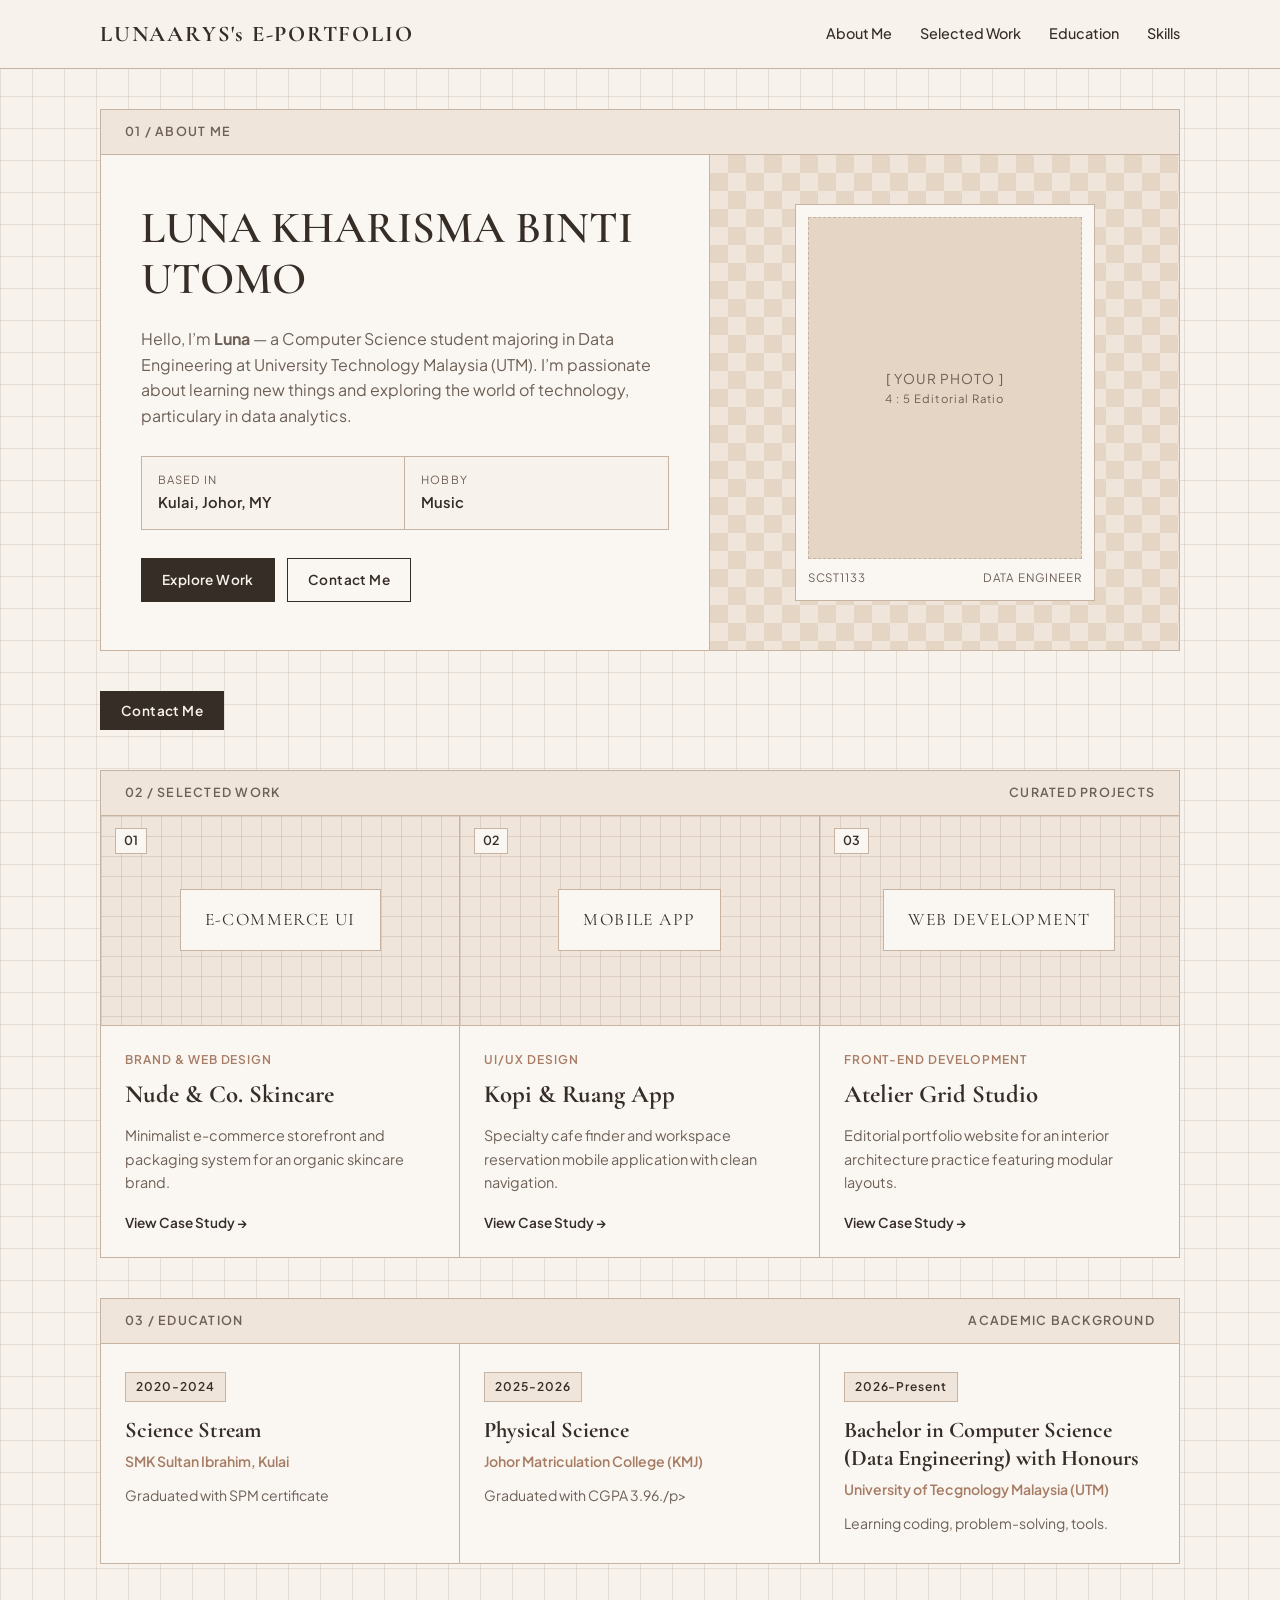
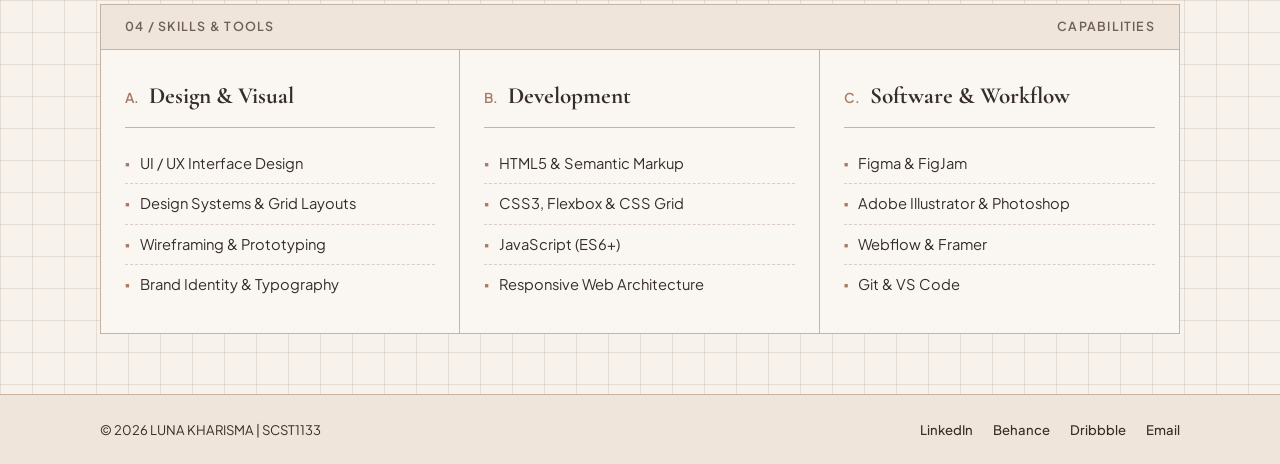
==== commit c4c39f7e: "Update index.html" ====
--- a/index.html
+++ b/index.html
@@ -55,6 +55,22 @@
     <button class="btn-outline" onclick="openContactModal()">Contact Me</button>
           </div>
         </div>
+
+        <div class="about-visual checkered-bg">
+          <div class="portrait-frame">
+            <div class="portrait-placeholder">
+              <span>[ YOUR PHOTO ]</span>
+              <small>4 : 5 Editorial Ratio</small>
+            </div>
+            <div class="portrait-caption">
+              <span>SCST1133</span>
+              <span>DATA ENGINEER</span>
+            </div>
+          </div>
+        </div>
+      </div>
+    </section>
+
 <!-- Butang Contact Me -->
 <button class="btn-solid" onclick="document.getElementById('emailDialog').showModal()">Contact Me</button>
 
@@ -72,21 +88,7 @@
     <button class="btn-solid" onclick="document.getElementById('emailDialog').close()">Close</button>
   </div>
 </dialog>
-        <div class="about-visual checkered-bg">
-          <div class="portrait-frame">
-            <div class="portrait-placeholder">
-              <span>[ YOUR PHOTO ]</span>
-              <small>4 : 5 Editorial Ratio</small>
-            </div>
-            <div class="portrait-caption">
-              <span>SCST1133</span>
-              <span>DATA ENGINEER</span>
-            </div>
-          </div>
-        </div>
-      </div>
-    </section>
-
+        
     <!-- Section 2: Selected Work -->
     <section id="work" class="grid-box section-block">
       <div class="box-header">
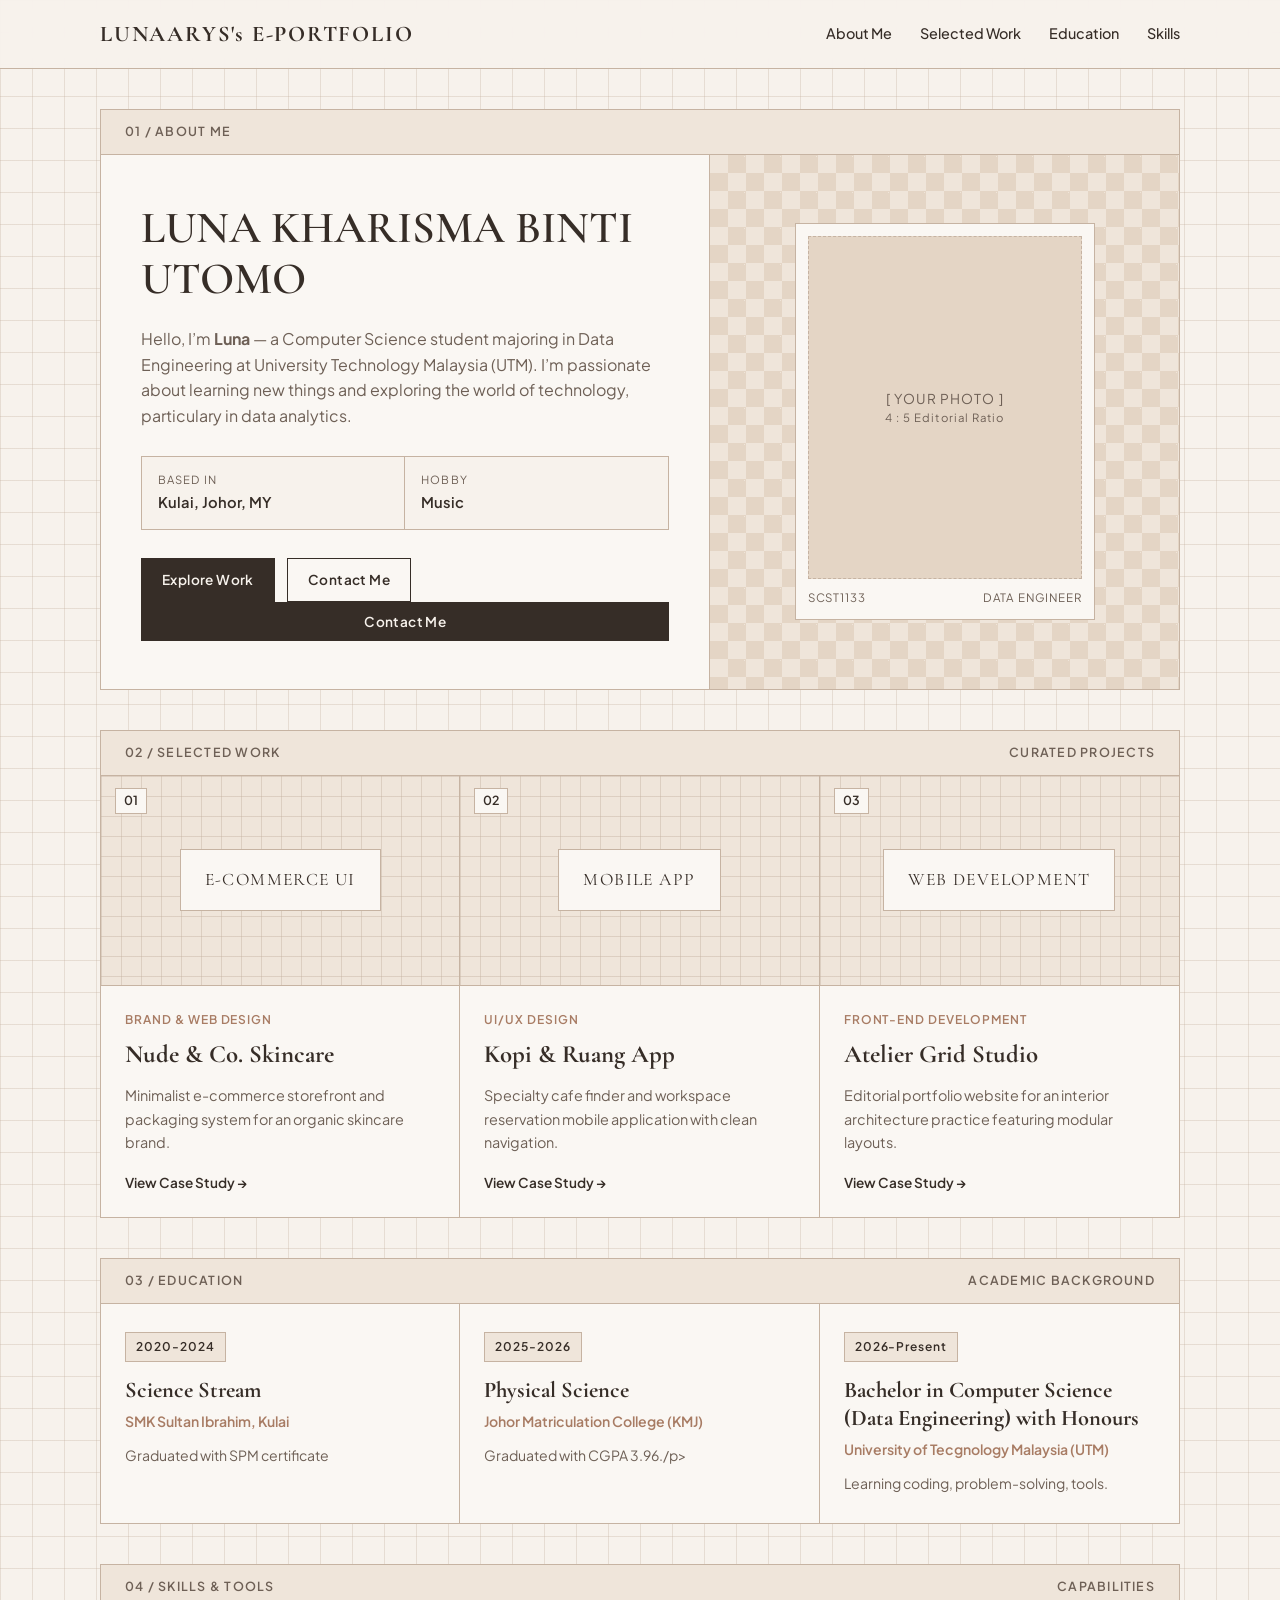
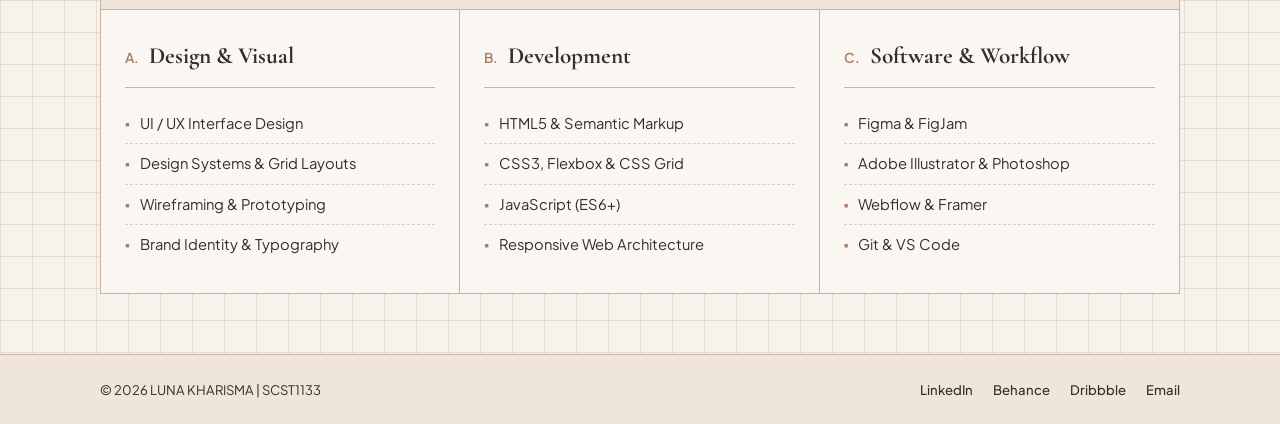
==== commit bc359d05: "Update index.html" ====
--- a/index.html
+++ b/index.html
@@ -54,24 +54,7 @@
             <a href="#work" class="btn-solid">Explore Work</a>
     <button class="btn-outline" onclick="openContactModal()">Contact Me</button>
           </div>
-        </div>
-
-        <div class="about-visual checkered-bg">
-          <div class="portrait-frame">
-            <div class="portrait-placeholder">
-              <span>[ YOUR PHOTO ]</span>
-              <small>4 : 5 Editorial Ratio</small>
-            </div>
-            <div class="portrait-caption">
-              <span>SCST1133</span>
-              <span>DATA ENGINEER</span>
-            </div>
-          </div>
-        </div>
-      </div>
-    </section>
-
-<!-- Butang Contact Me -->
+          <!-- Butang Contact Me -->
 <button class="btn-solid" onclick="document.getElementById('emailDialog').showModal()">Contact Me</button>
 
 <!-- Kotak Pop-up Rasmi HTML5 (Terus di Tengah Skrin) -->
@@ -88,6 +71,22 @@
     <button class="btn-solid" onclick="document.getElementById('emailDialog').close()">Close</button>
   </div>
 </dialog>
+        </div>
+
+        <div class="about-visual checkered-bg">
+          <div class="portrait-frame">
+            <div class="portrait-placeholder">
+              <span>[ YOUR PHOTO ]</span>
+              <small>4 : 5 Editorial Ratio</small>
+            </div>
+            <div class="portrait-caption">
+              <span>SCST1133</span>
+              <span>DATA ENGINEER</span>
+            </div>
+          </div>
+        </div>
+      </div>
+    </section>
         
     <!-- Section 2: Selected Work -->
     <section id="work" class="grid-box section-block">
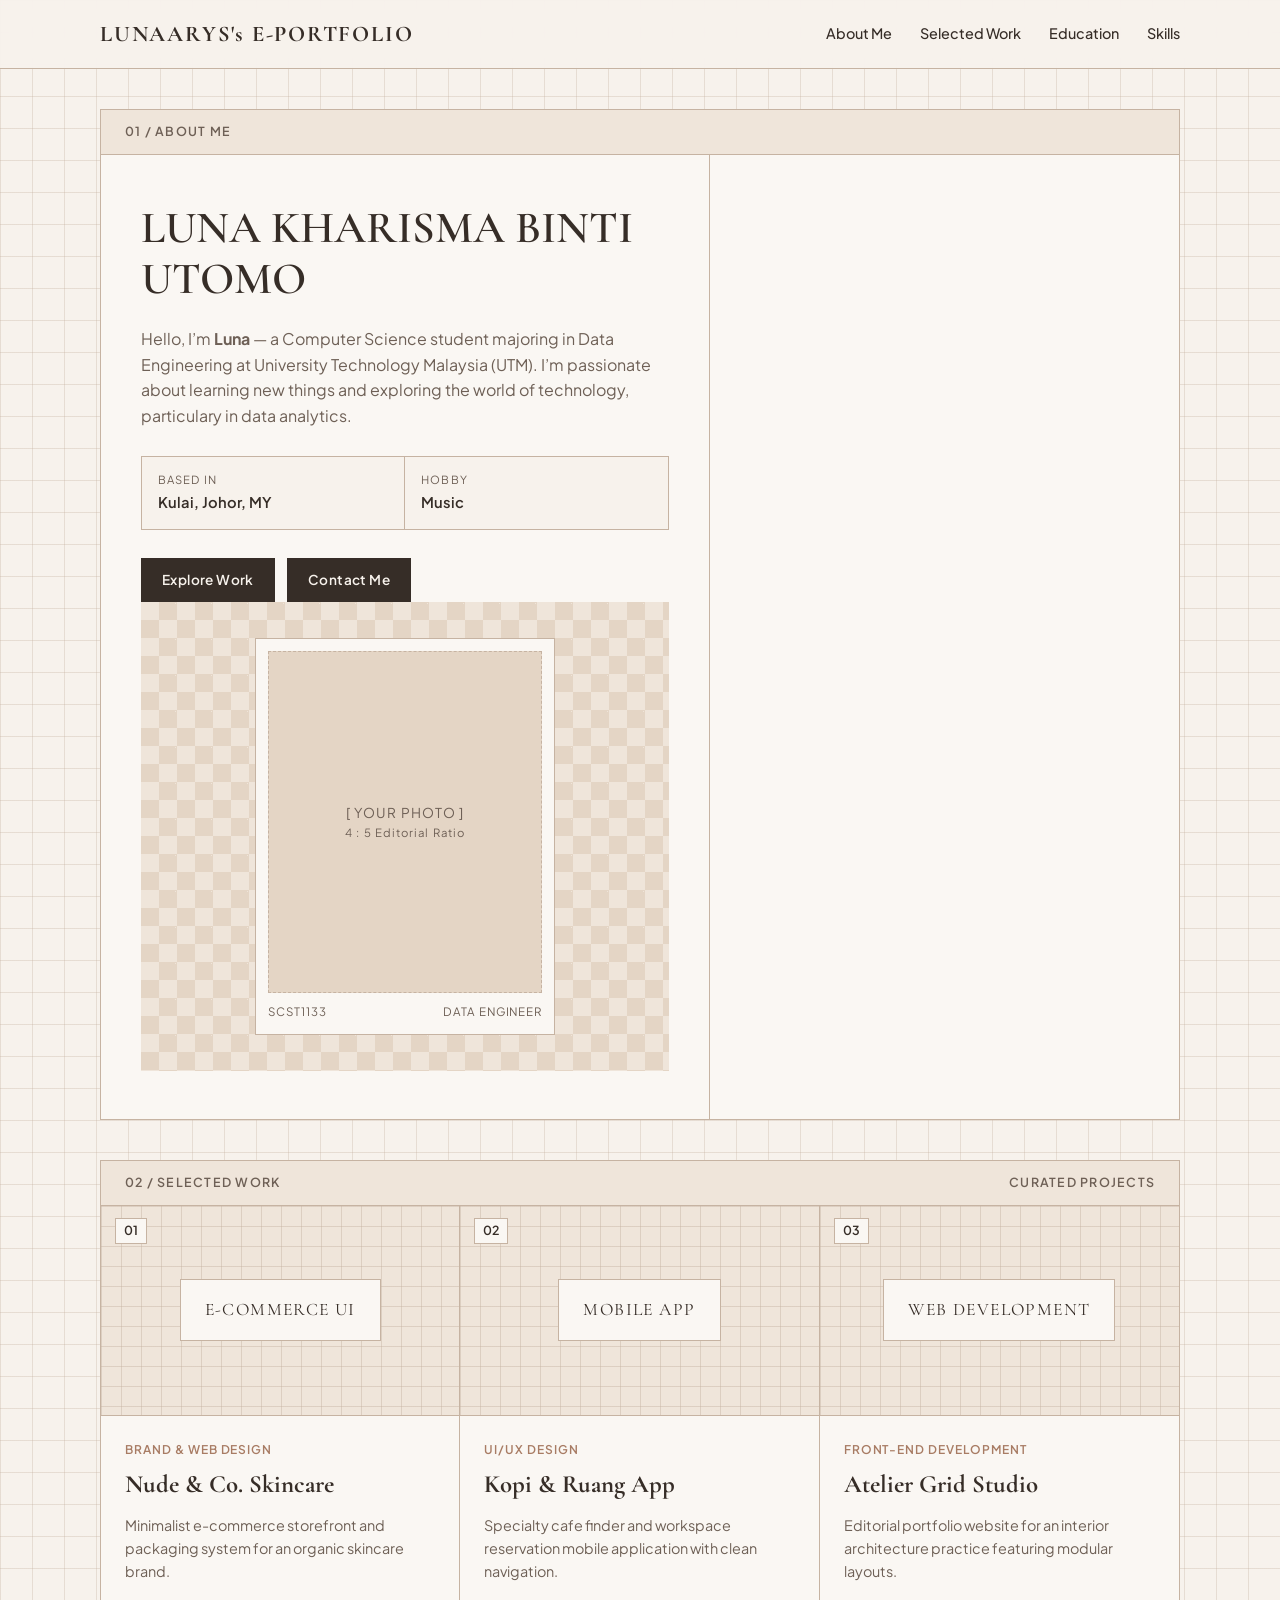
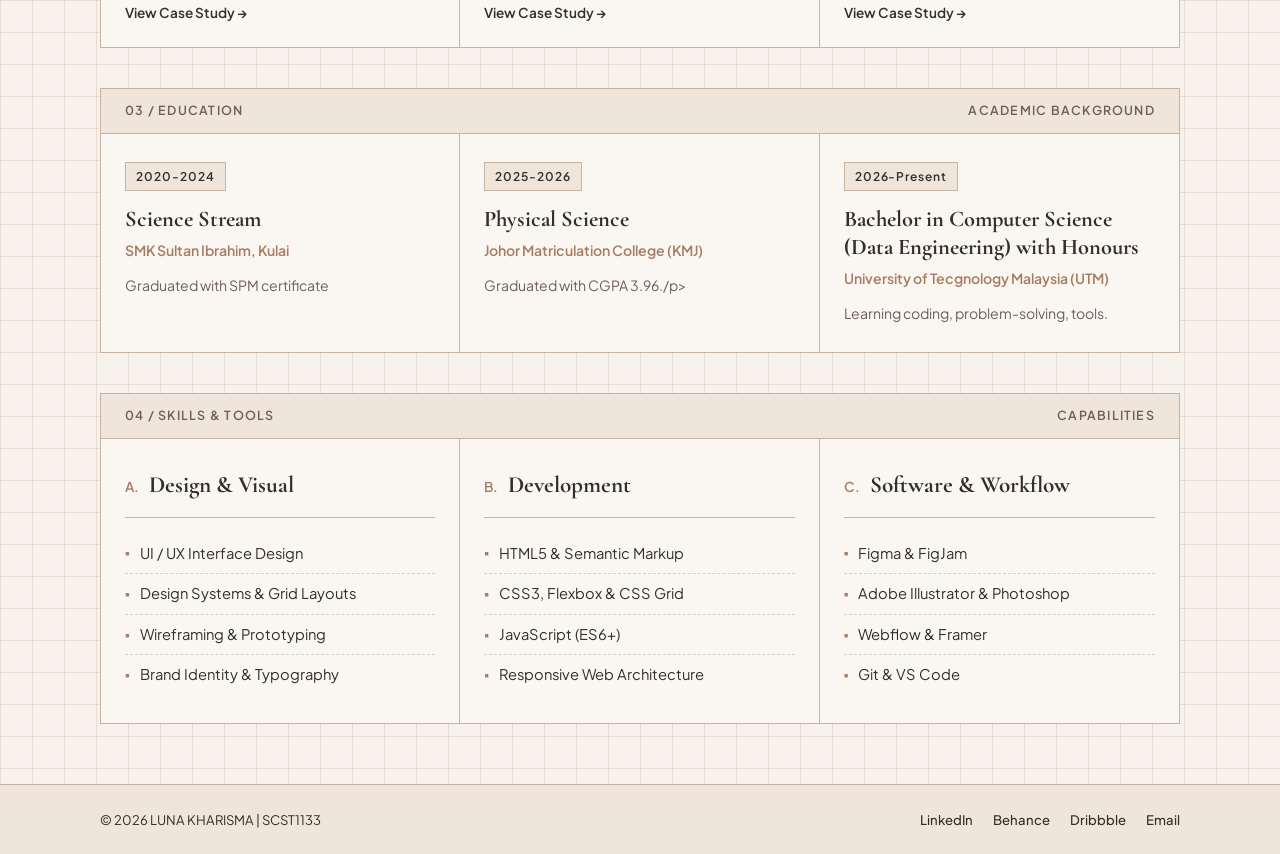
==== commit f0124b76: "Update print statement from 'Hello' to 'Goodbye'" ====
--- a/index.html
+++ b/index.html
@@ -52,8 +52,7 @@
           </div>
           <div class="hero-actions">
             <a href="#work" class="btn-solid">Explore Work</a>
-    <button class="btn-outline" onclick="openContactModal()">Contact Me</button>
-          </div>
+  
           <!-- Butang Contact Me -->
 <button class="btn-solid" onclick="document.getElementById('emailDialog').showModal()">Contact Me</button>
 
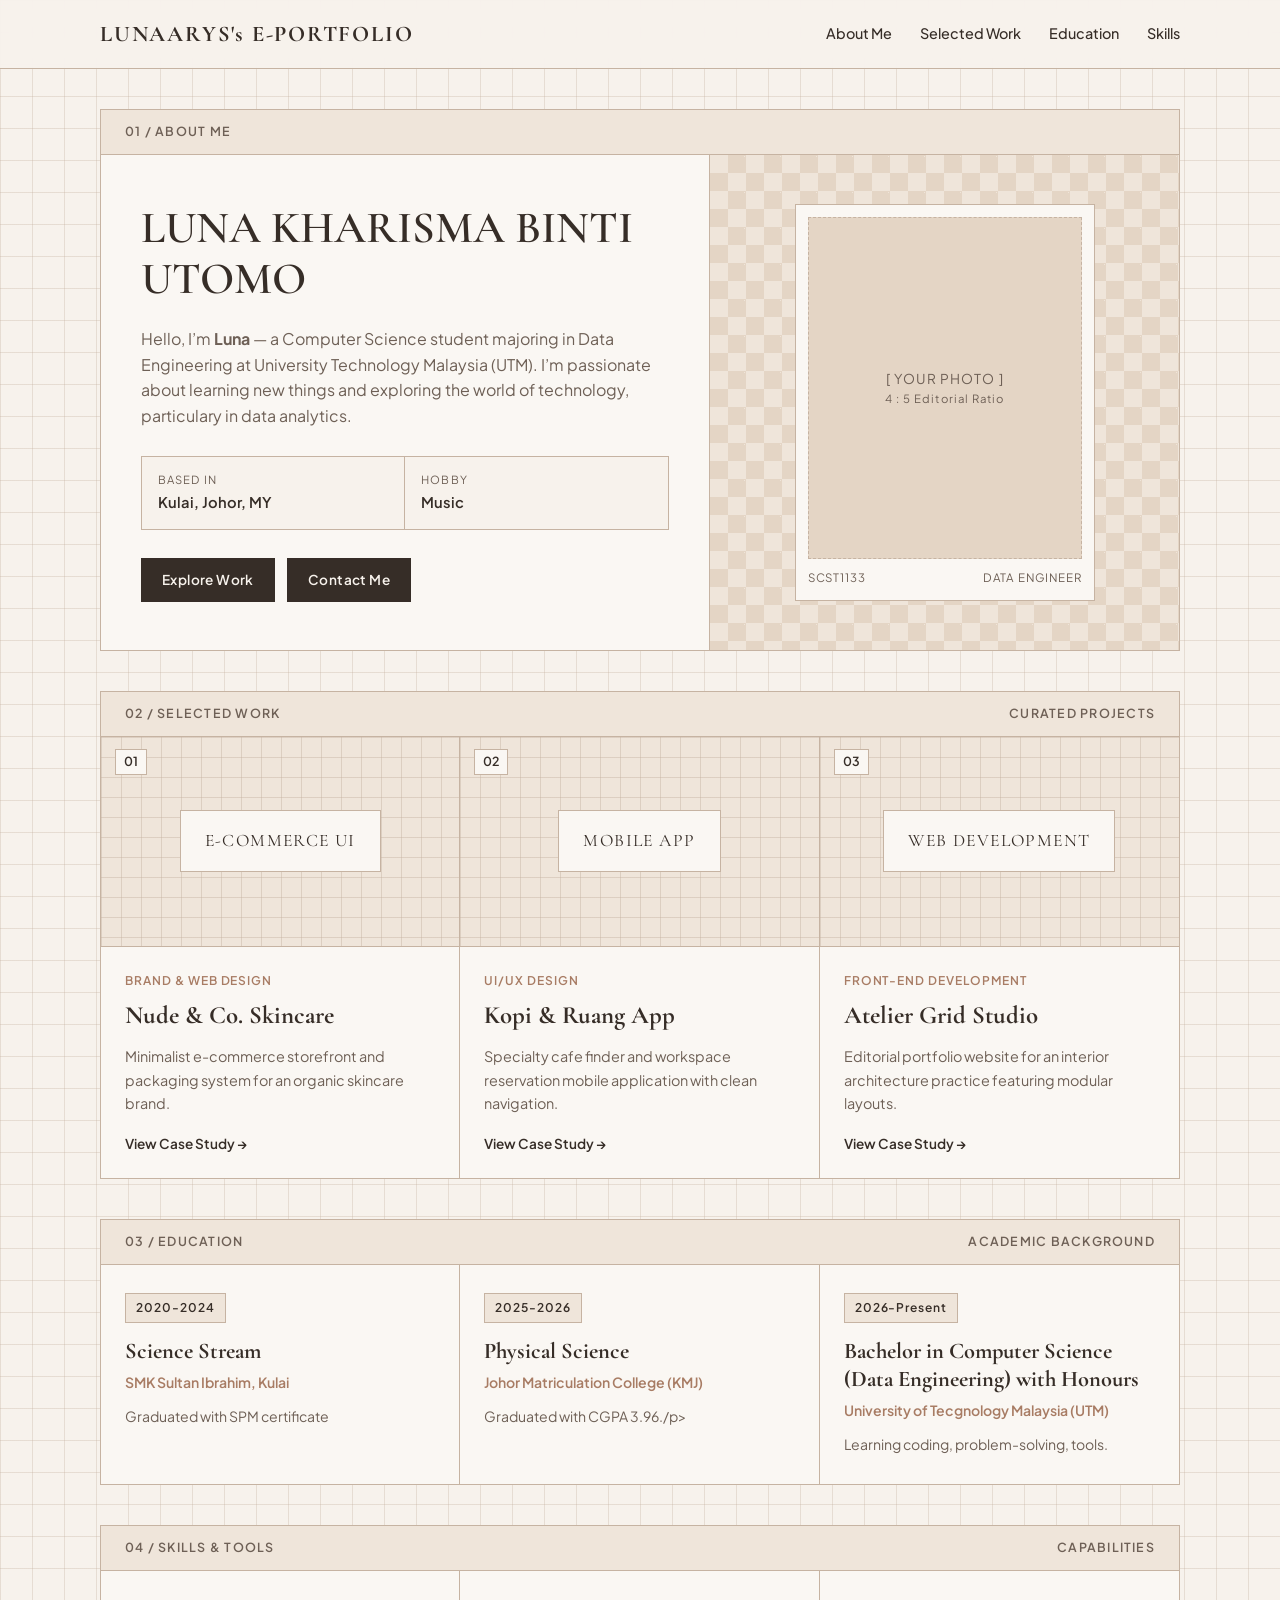
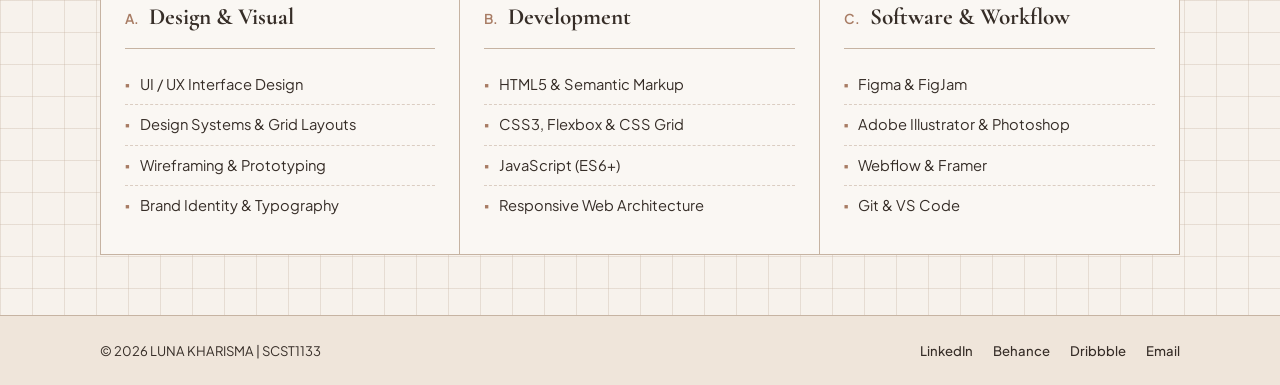
==== commit 9d383973: "Update index.html" ====
--- a/index.html
+++ b/index.html
@@ -71,7 +71,7 @@
   </div>
 </dialog>
         </div>
-
+  </div>
         <div class="about-visual checkered-bg">
           <div class="portrait-frame">
             <div class="portrait-placeholder">
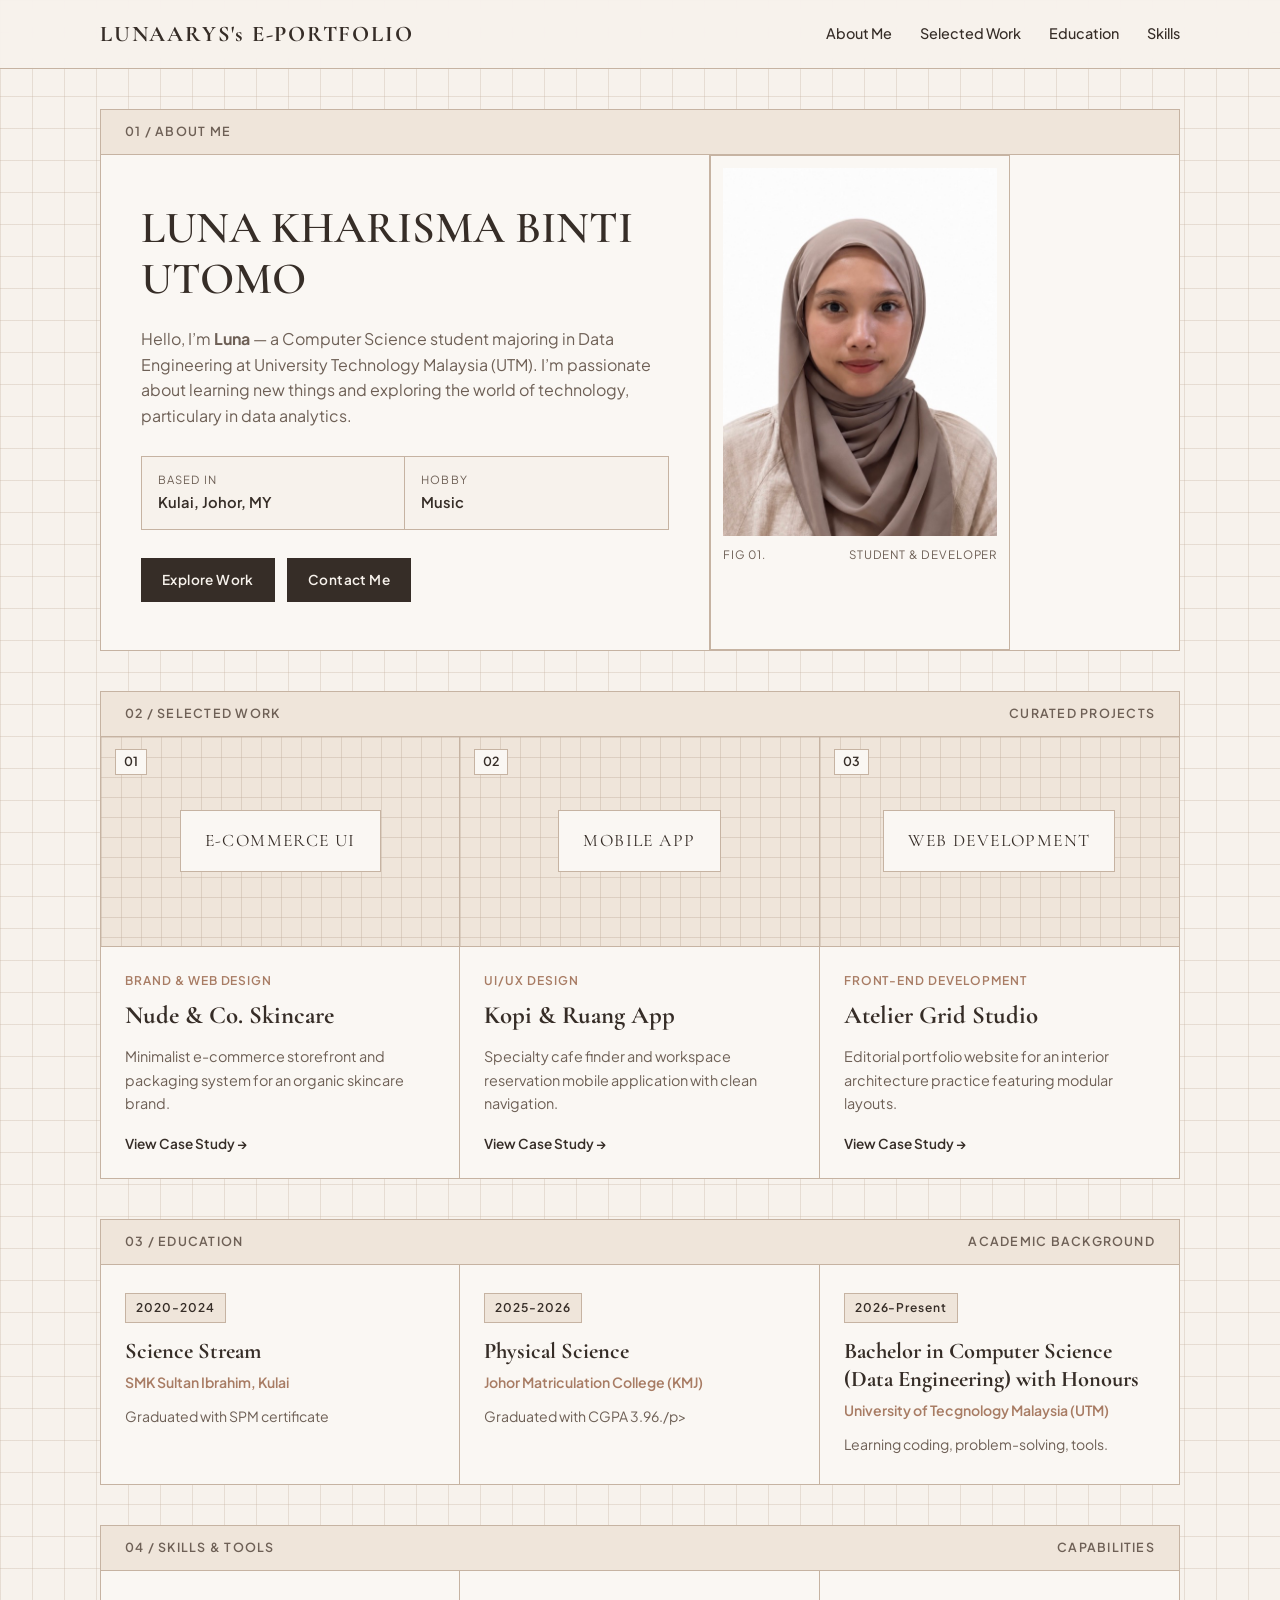
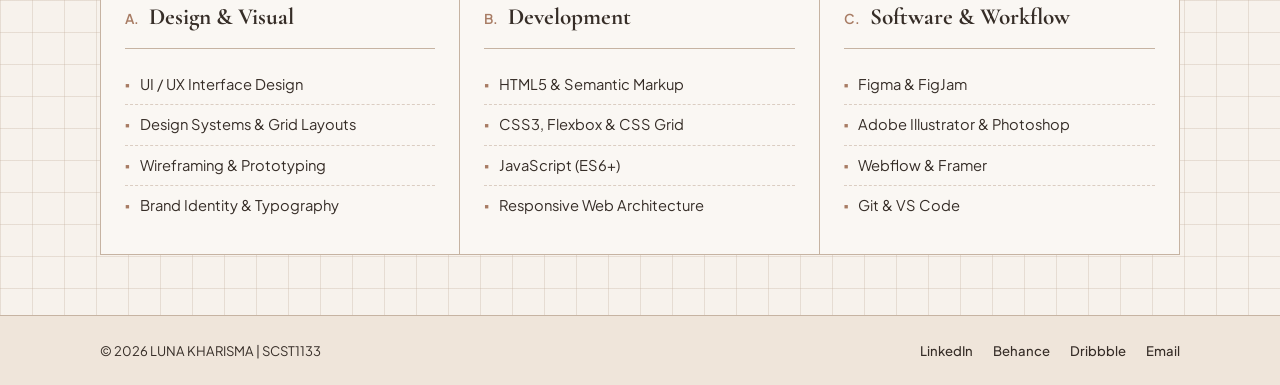
==== commit 8eac560d: "Update index.html" ====
--- a/index.html
+++ b/index.html
@@ -72,17 +72,16 @@
 </dialog>
         </div>
   </div>
-        <div class="about-visual checkered-bg">
-          <div class="portrait-frame">
-            <div class="portrait-placeholder">
-              <span>[ YOUR PHOTO ]</span>
-              <small>4 : 5 Editorial Ratio</small>
-            </div>
-            <div class="portrait-caption">
-              <span>SCST1133</span>
-              <span>DATA ENGINEER</span>
-            </div>
-          </div>
+       <!-- KOD SELEPAS LETAK GAMBAR -->
+<div class="portrait-frame">
+  <div class="portrait-img-box">
+    <img src="gambar.PNG" alt="Luna Kharisma" style="width: 100%; height: 100%; object-fit: cover; display: block;" />
+  </div>
+  <div class="portrait-caption">
+    <span>FIG 01.</span>
+    <span>STUDENT &amp; DEVELOPER</span>
+  </div>
+</div>
         </div>
       </div>
     </section>
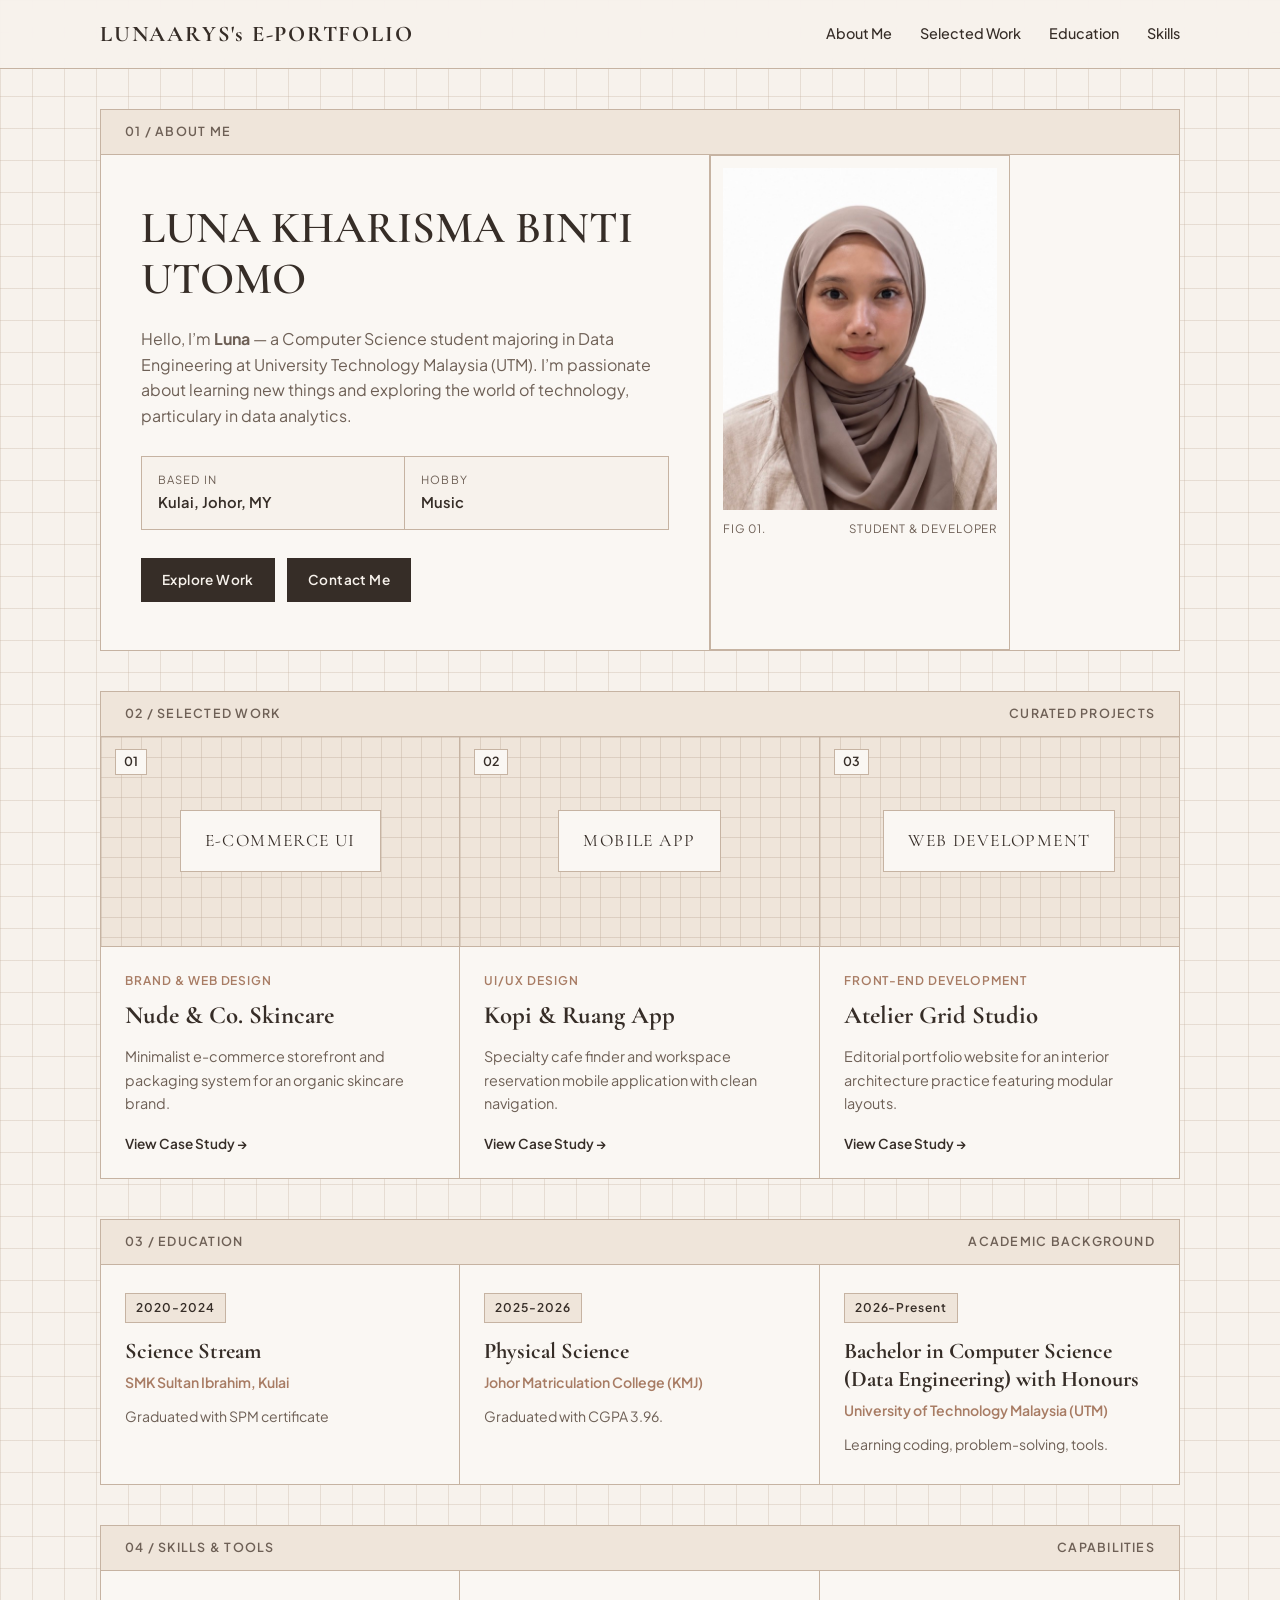
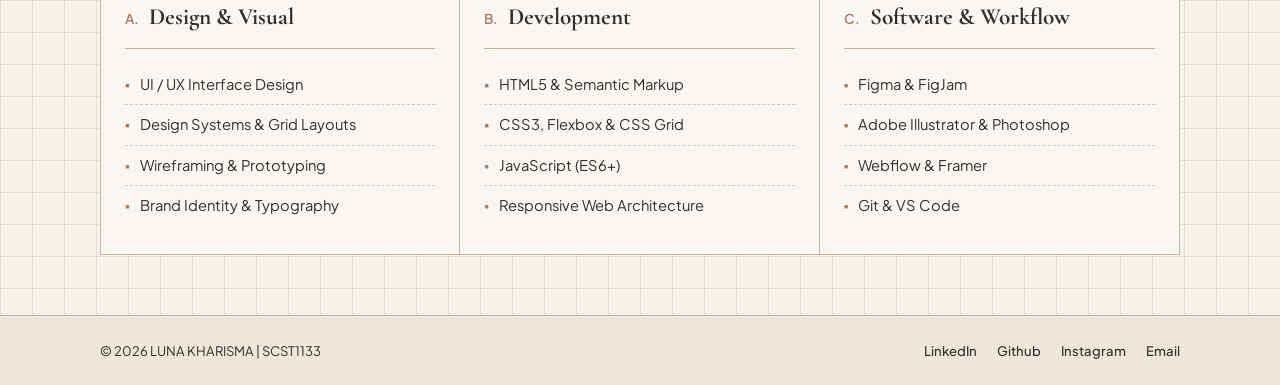
==== commit cb742be1: "Update index.html" ====
--- a/index.html
+++ b/index.html
@@ -157,13 +157,13 @@
           <span class="edu-year">2025-2026</span>
           <h3>Physical Science</h3>
           <p class="edu-school">Johor Matriculation College (KMJ)</p>
-          <p class="edu-desc">Graduated with CGPA 3.96./p>
+          <p class="edu-desc">Graduated with CGPA 3.96.</p>
         </div>
 
         <div class="edu-cell">
           <span class="edu-year">2026-Present</span>
           <h3>Bachelor in Computer Science (Data Engineering) with Honours</h3>
-          <p class="edu-school">University of Tecgnology Malaysia (UTM)</p>
+          <p class="edu-school">University of Technology Malaysia (UTM)</p>
           <p class="edu-desc">Learning coding, problem-solving, tools.</p>
         </div>
       </div>
@@ -225,8 +225,8 @@
       <span>&copy; 2026 LUNA KHARISMA | SCST1133</span>
       <div class="footer-links">
         <a href="#">LinkedIn</a>
-        <a href="#">Behance</a>
-        <a href="#">Dribbble</a>
+        <a href="#">Github</a>
+        <a href="#">Instagram</a>
         <a href="mailto:lunakharisma@graduate.utm.my">Email</a>
       </div>
     </div>
--- a/style.css
+++ b/style.css
@@ -123,6 +123,20 @@
   font-size: 1.2rem;
   color: var(--text-espresso);
   cursor: pointer;
+}
+
+.portrait-img-box {
+  aspect-ratio: 4 / 5;
+  width: 100%;
+  overflow: hidden;
+  background-color: var(--bg-sand);
+}
+
+.portrait-img-box img {
+  width: 100%;
+  height: 100%;
+  object-fit: cover; /* Memastikan gambar memenuhi ruang tanpa senget */
+  display: block;
 }
 
 /* =========================================
--- a/style.css
+++ b/style.css
@@ -123,6 +123,20 @@
   font-size: 1.2rem;
   color: var(--text-espresso);
   cursor: pointer;
+}
+
+.portrait-img-box {
+  aspect-ratio: 4 / 5;
+  width: 100%;
+  overflow: hidden;
+  background-color: var(--bg-sand);
+}
+
+.portrait-img-box img {
+  width: 100%;
+  height: 100%;
+  object-fit: cover; /* Memastikan gambar memenuhi ruang tanpa senget */
+  display: block;
 }
 
 /* =========================================
--- a/style.css
+++ b/style.css
@@ -123,6 +123,20 @@
   font-size: 1.2rem;
   color: var(--text-espresso);
   cursor: pointer;
+}
+
+.portrait-img-box {
+  aspect-ratio: 4 / 5;
+  width: 100%;
+  overflow: hidden;
+  background-color: var(--bg-sand);
+}
+
+.portrait-img-box img {
+  width: 100%;
+  height: 100%;
+  object-fit: cover; /* Memastikan gambar memenuhi ruang tanpa senget */
+  display: block;
 }
 
 /* =========================================
